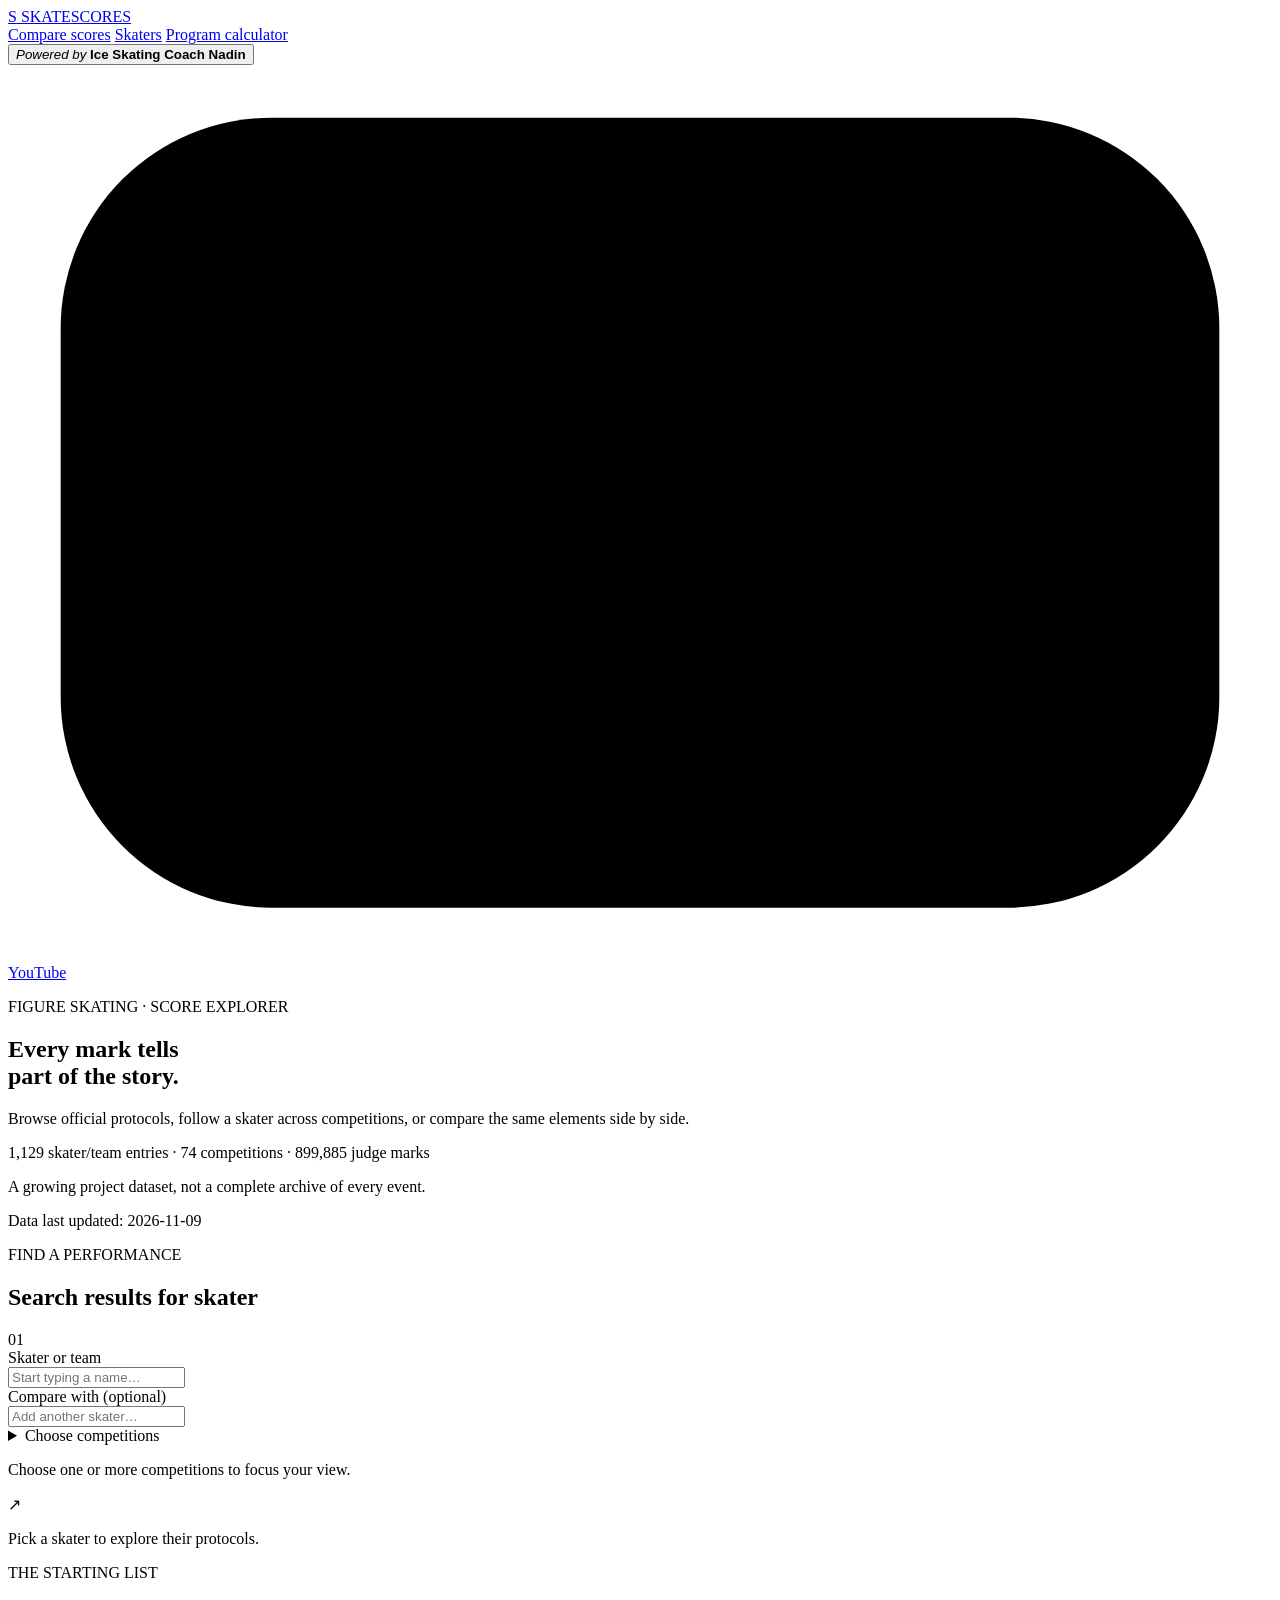
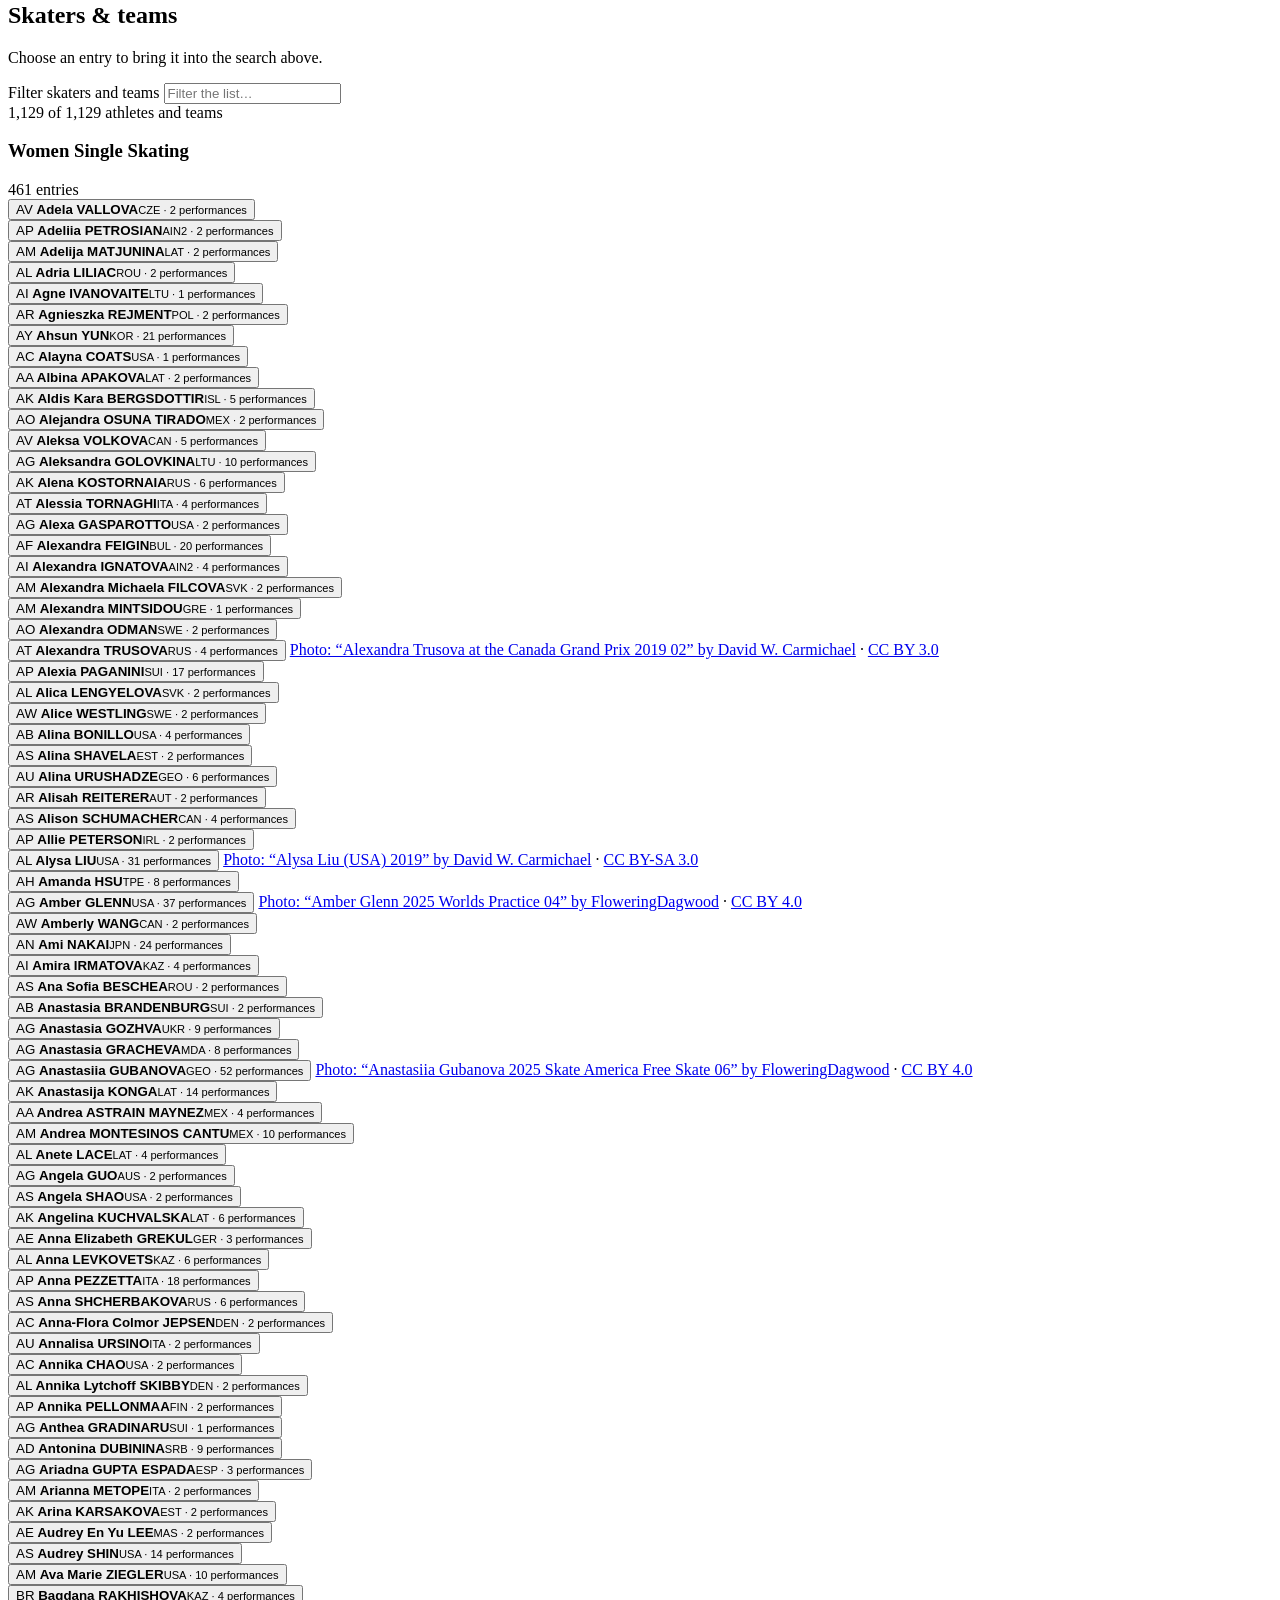
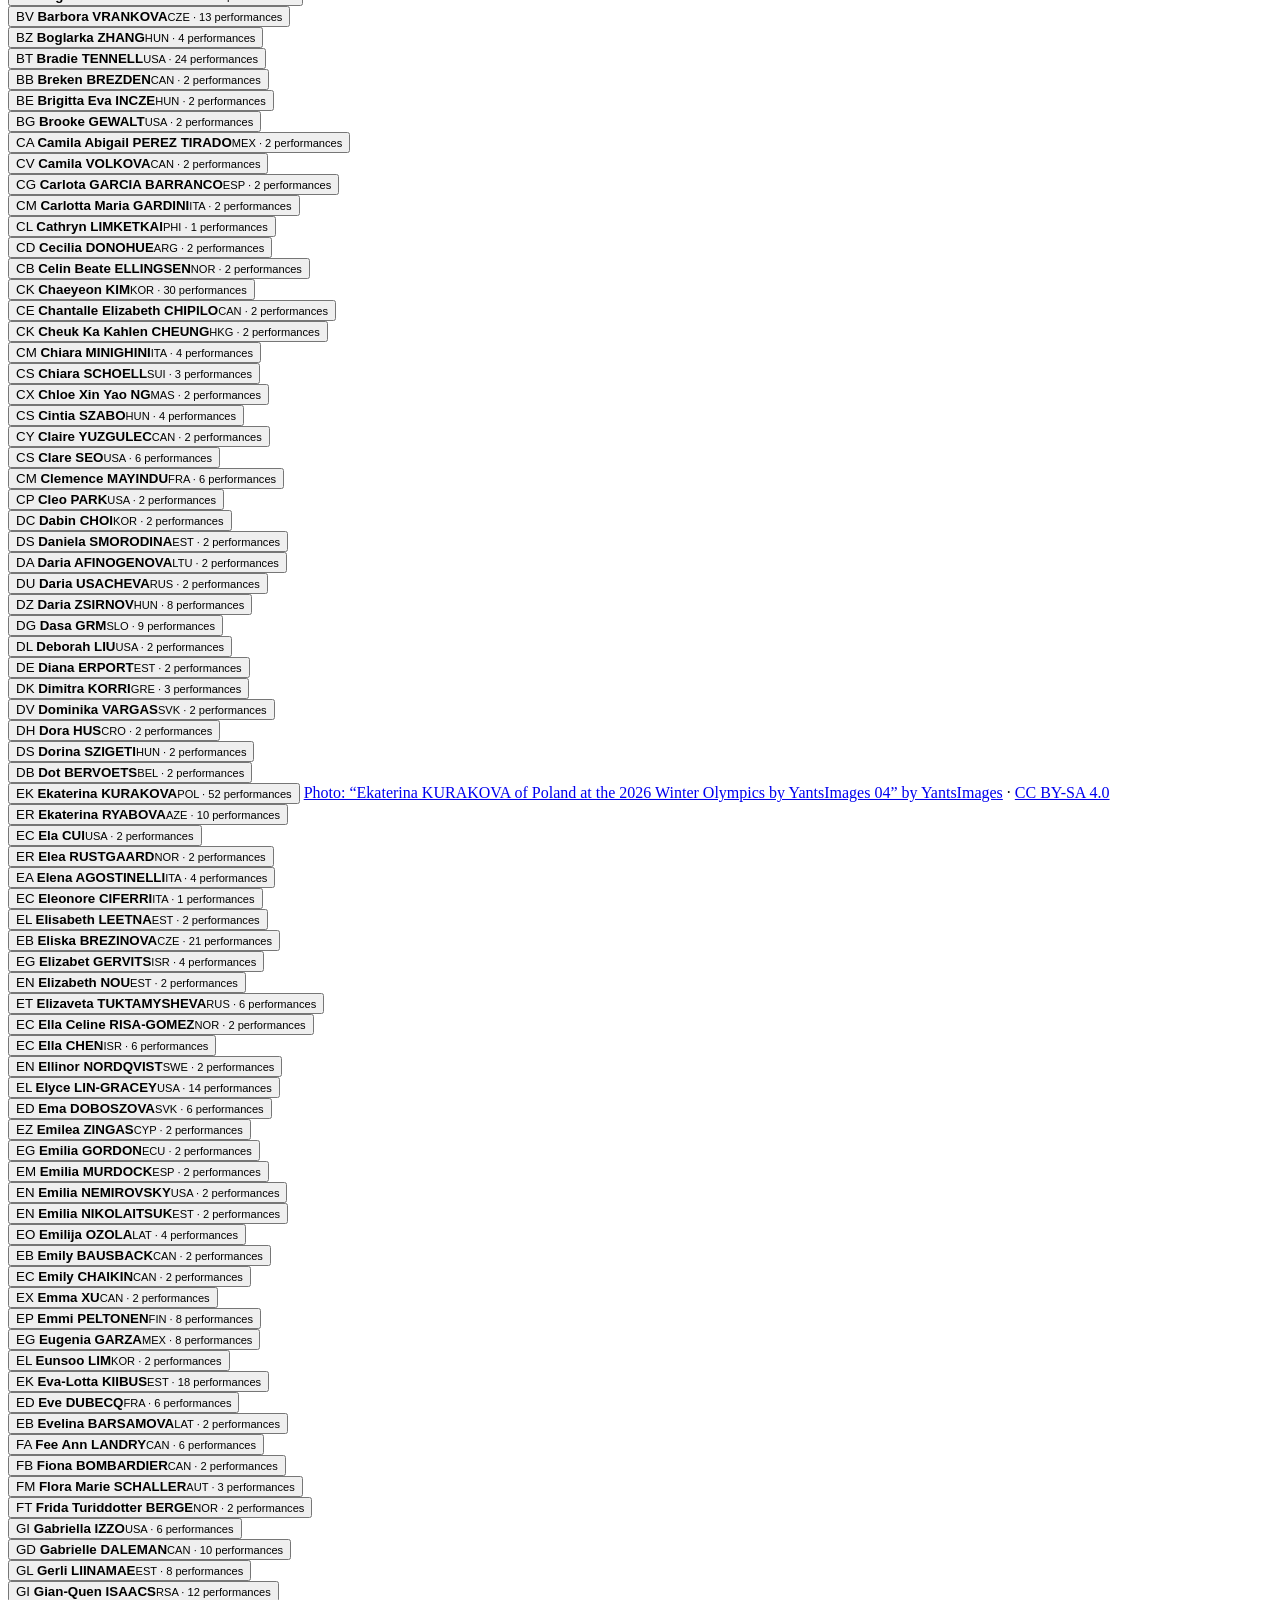
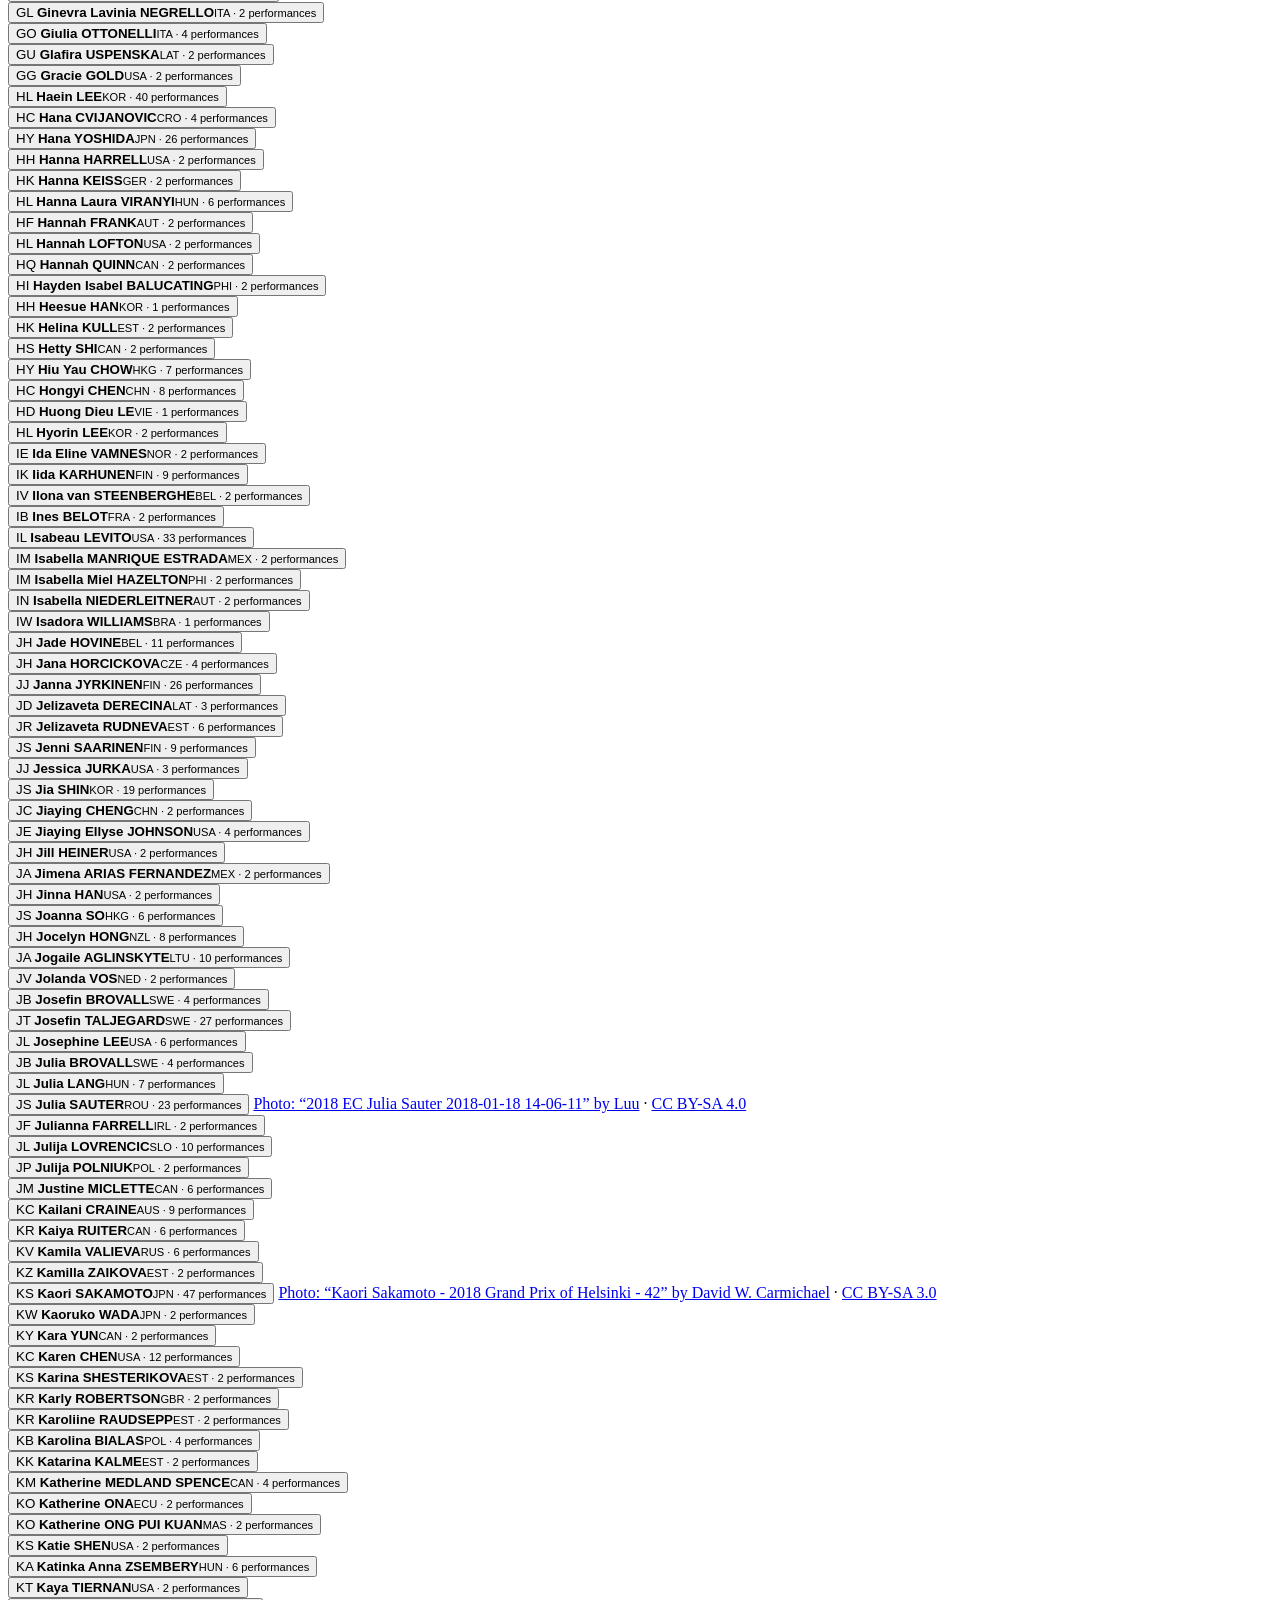
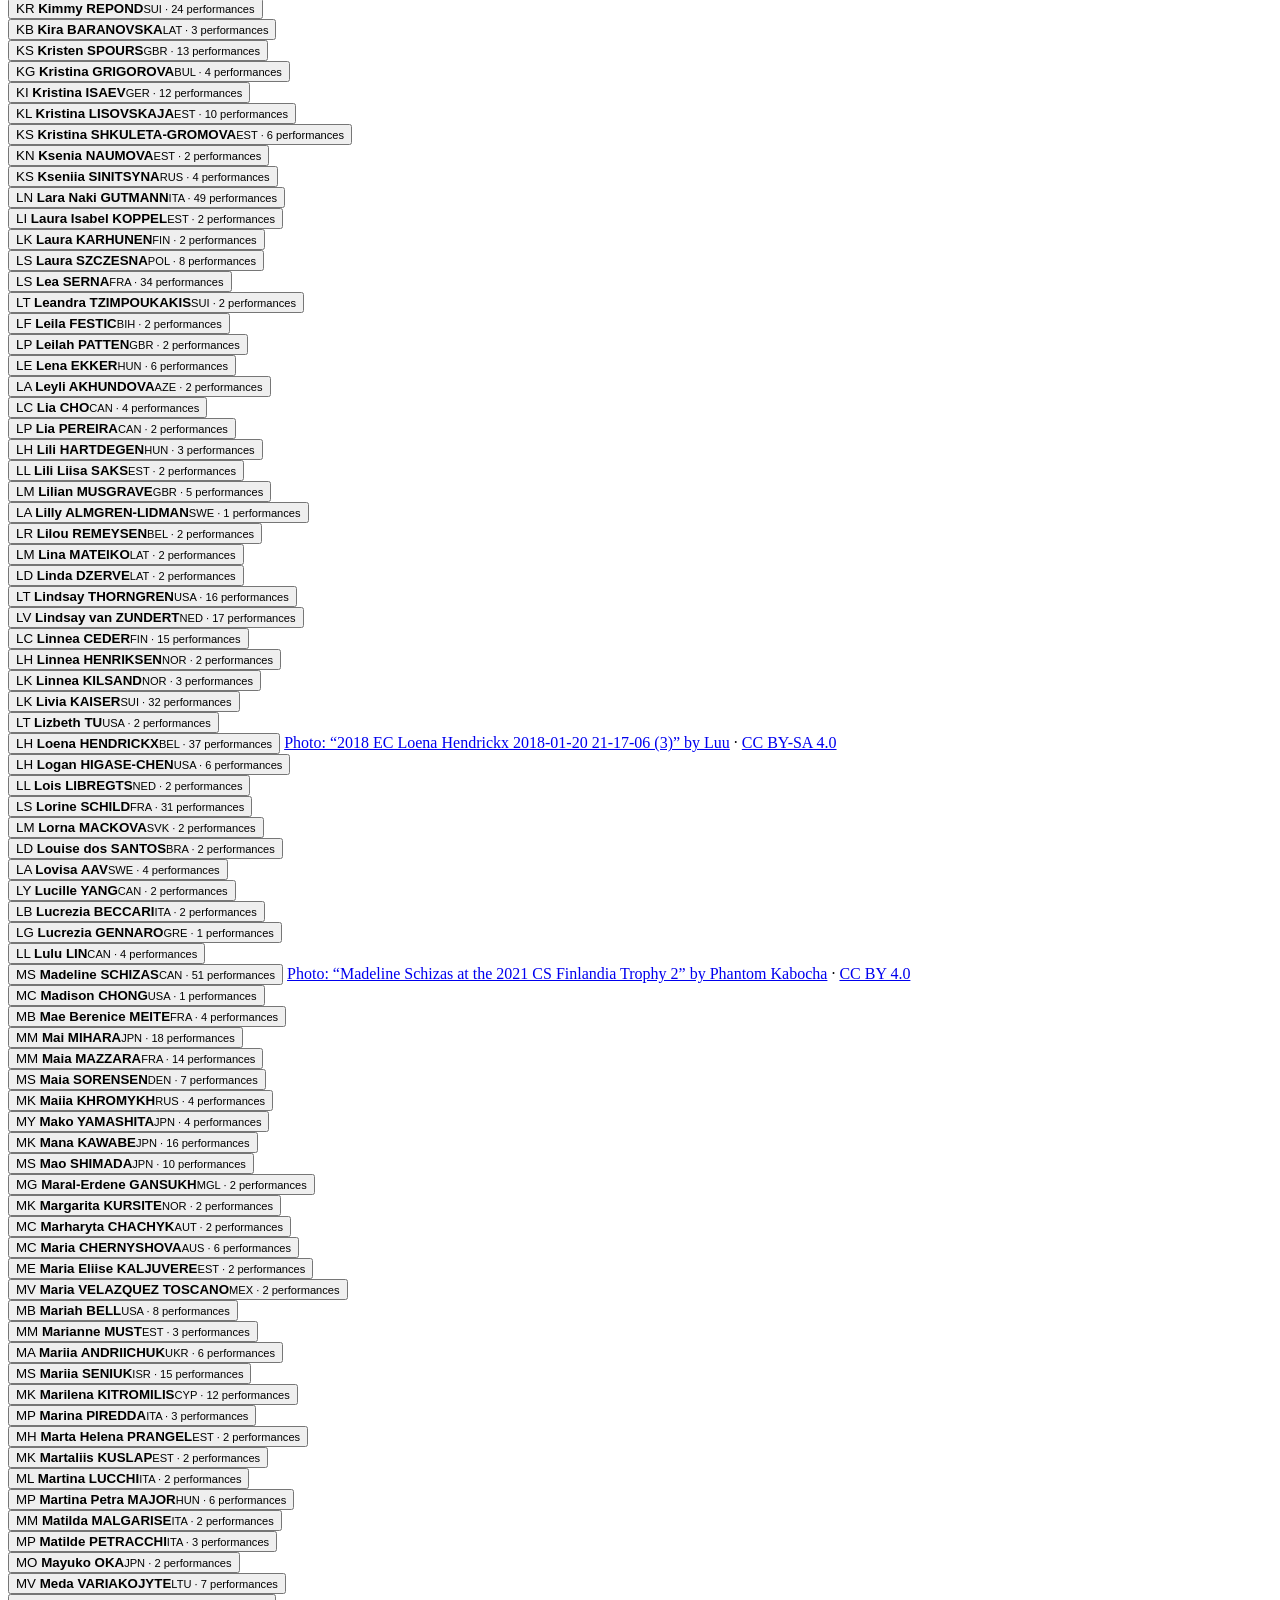
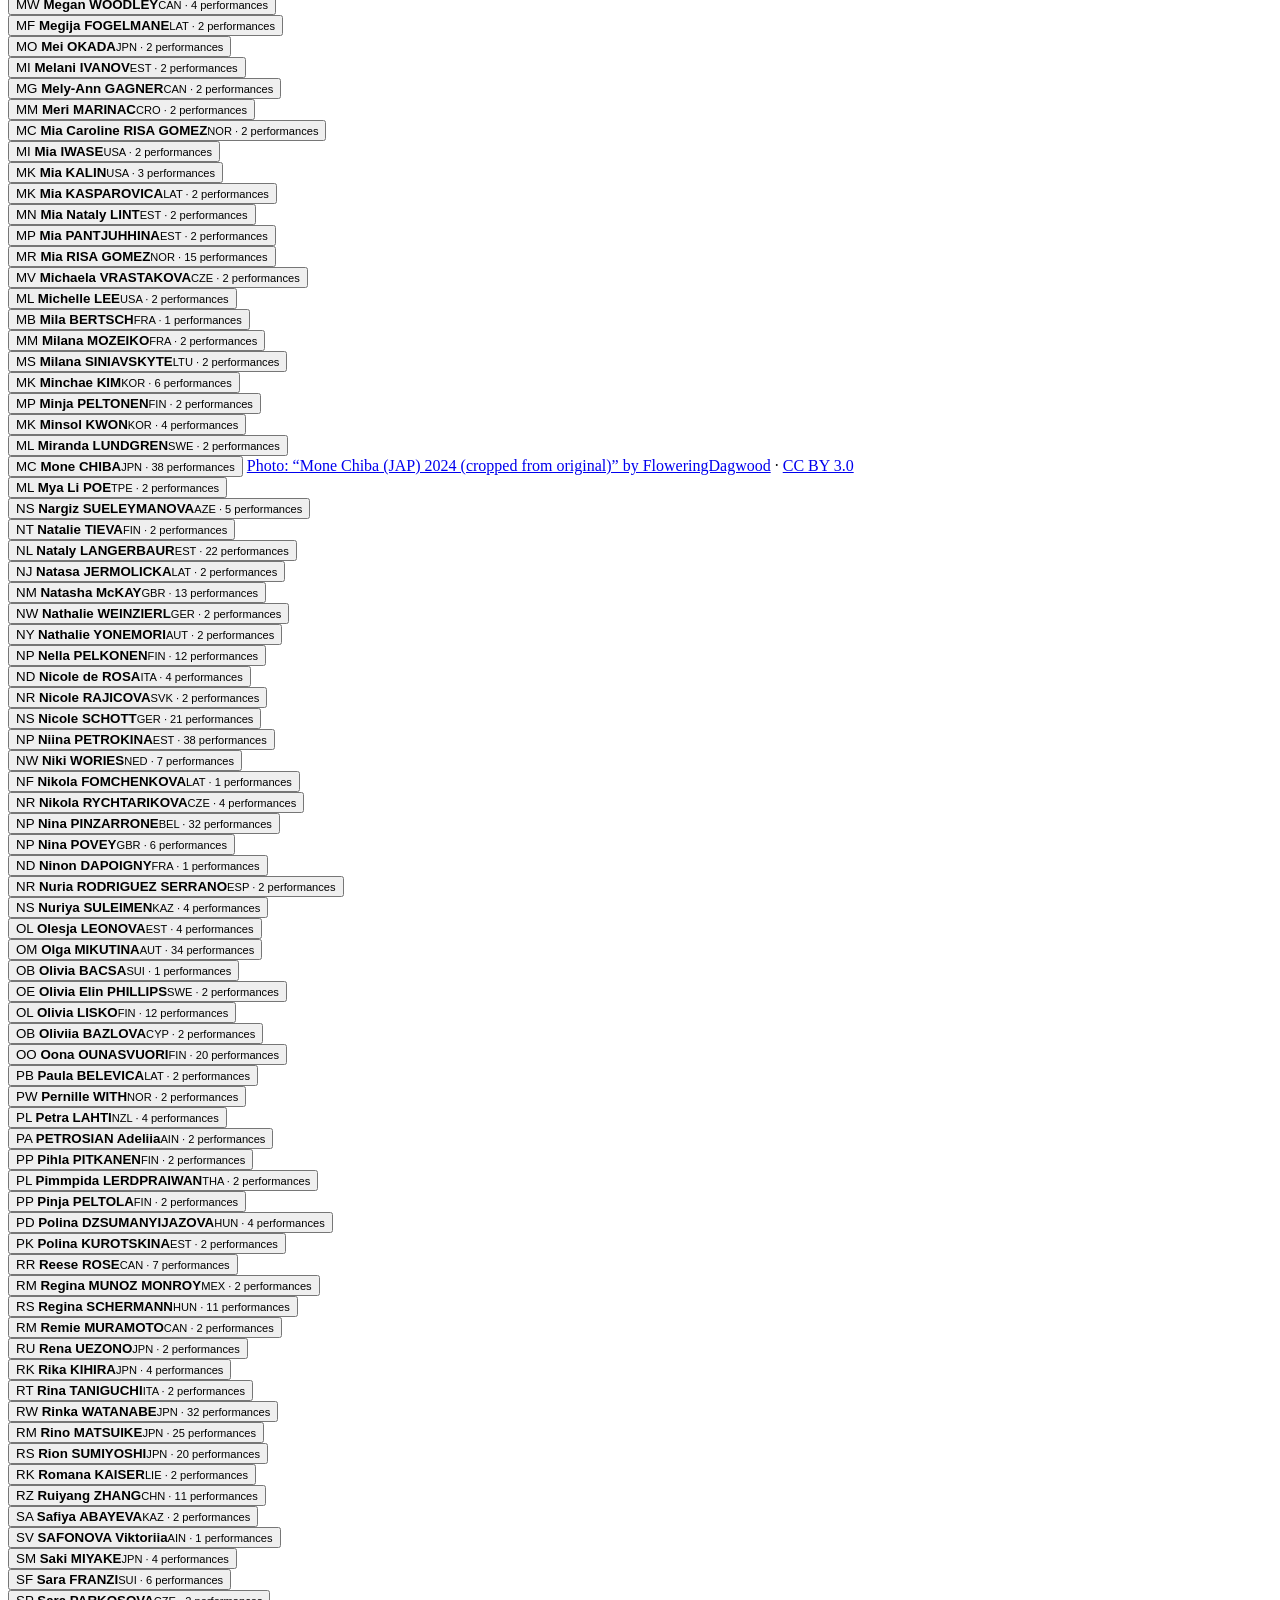
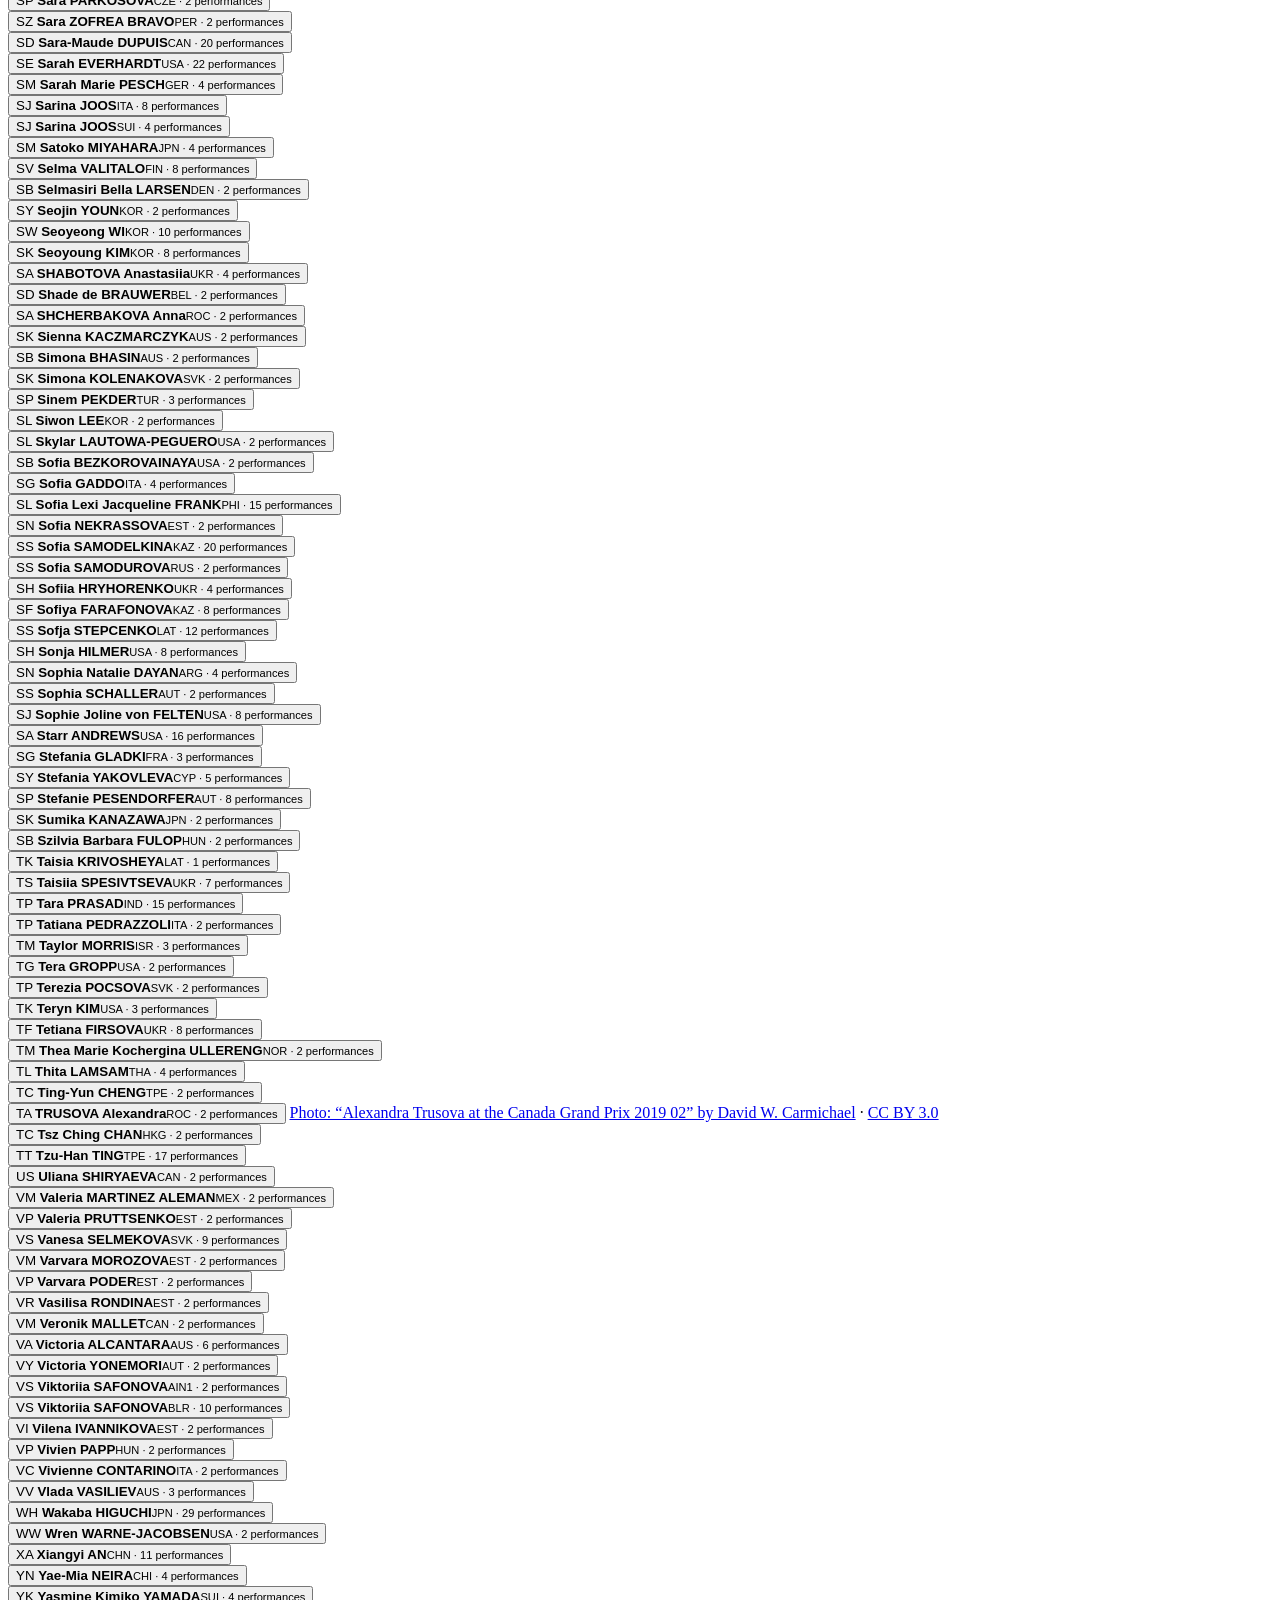
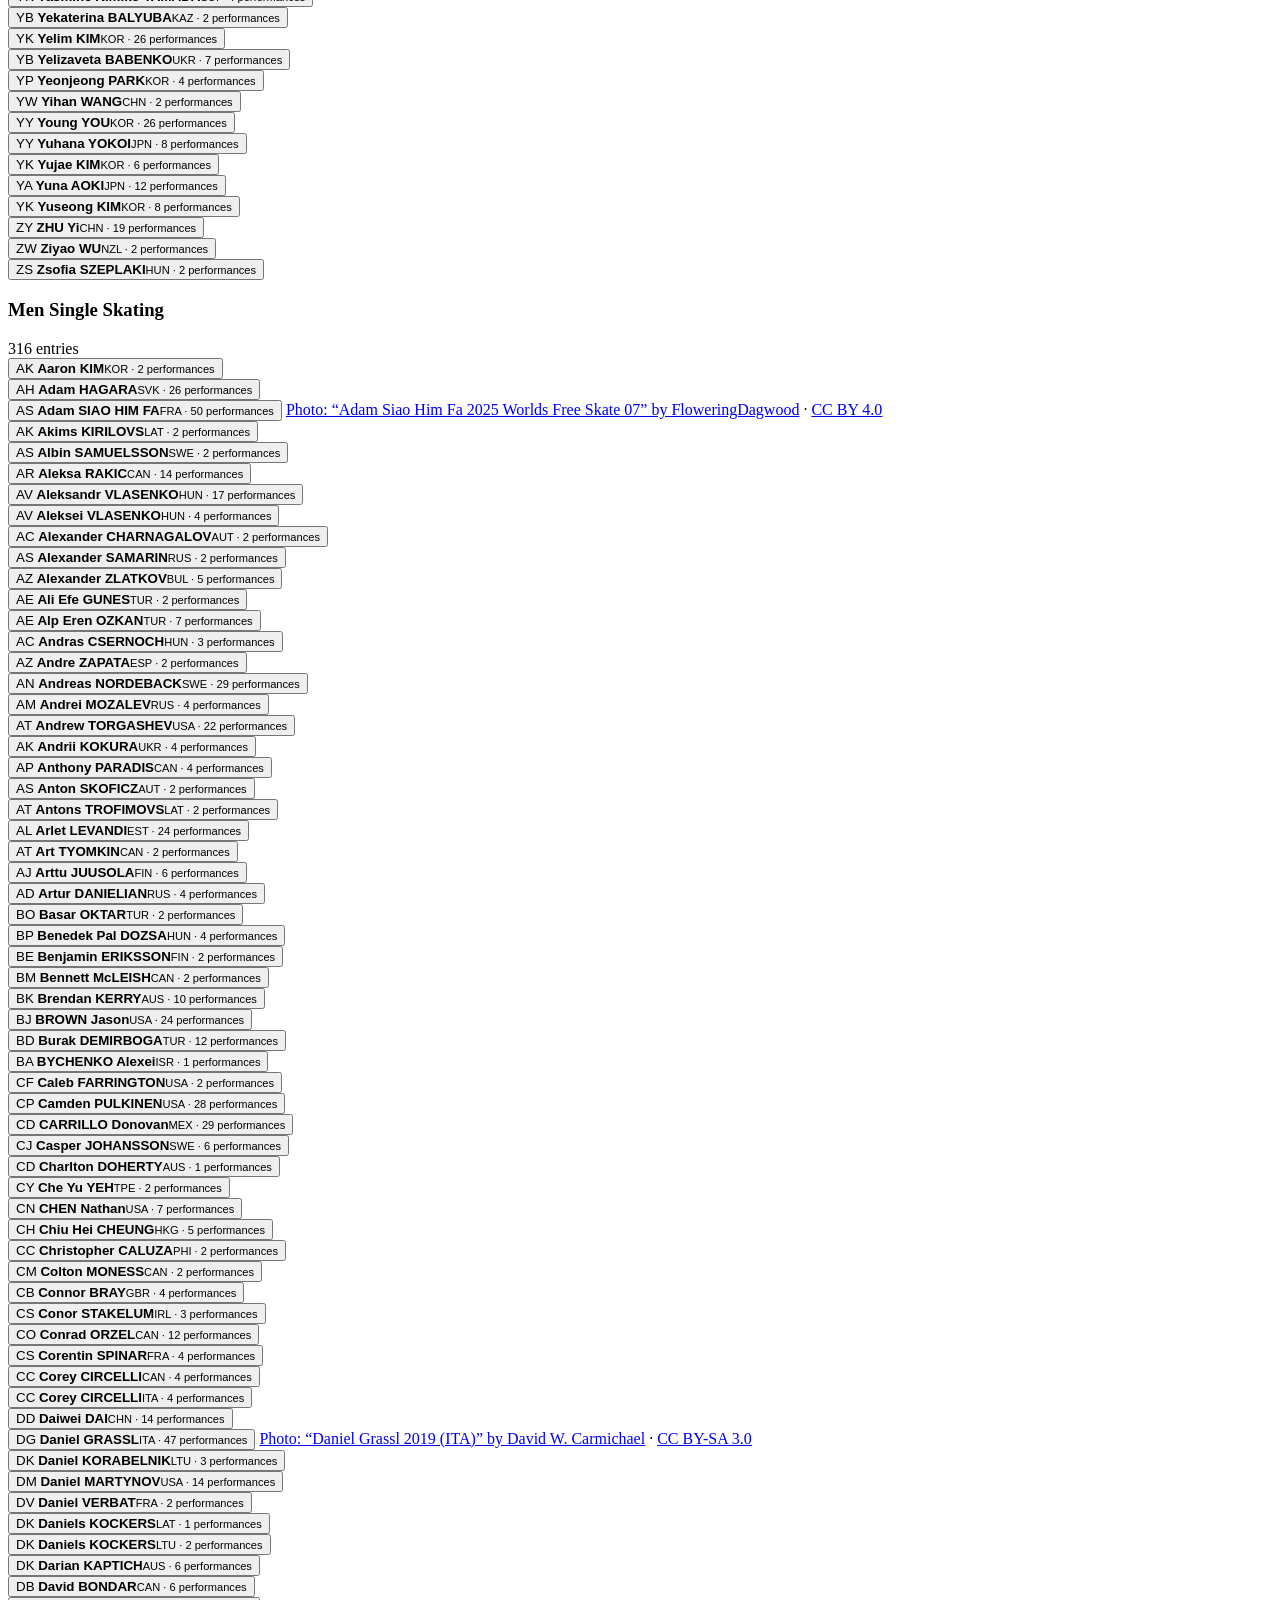
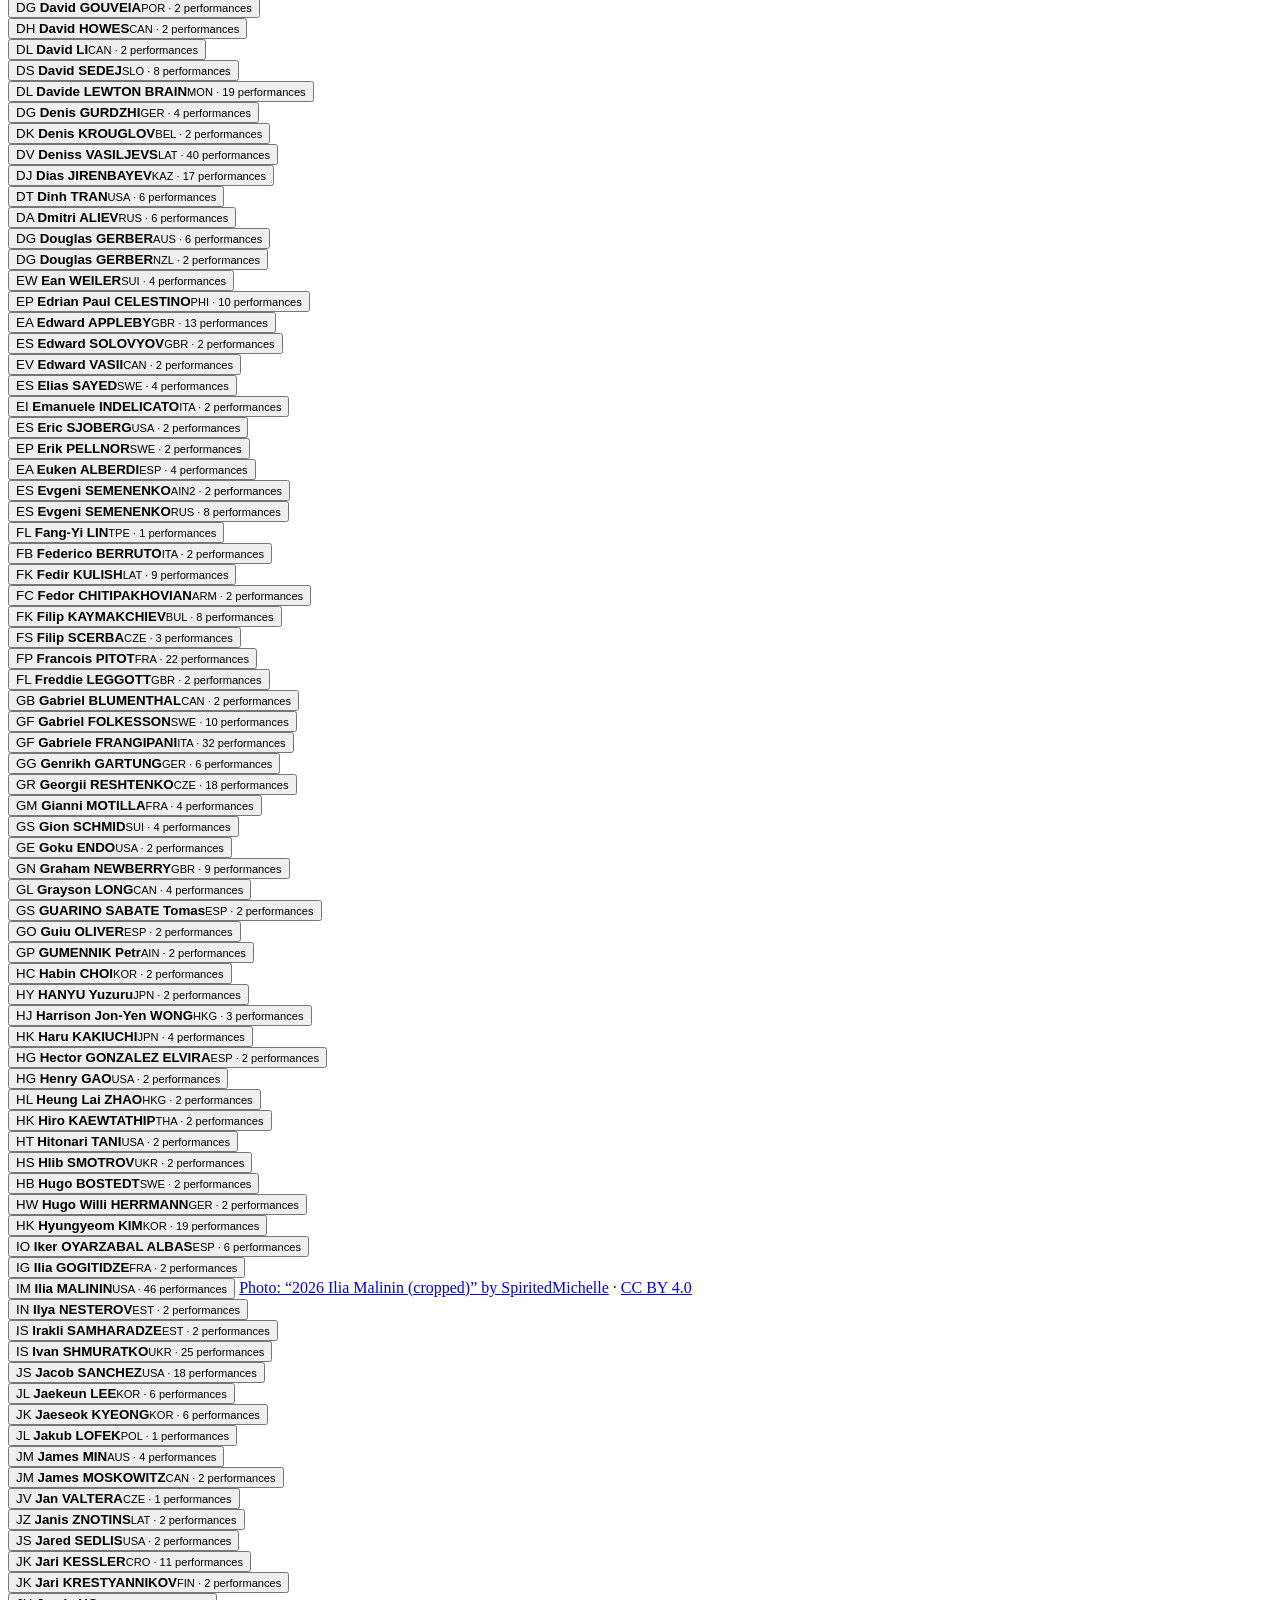
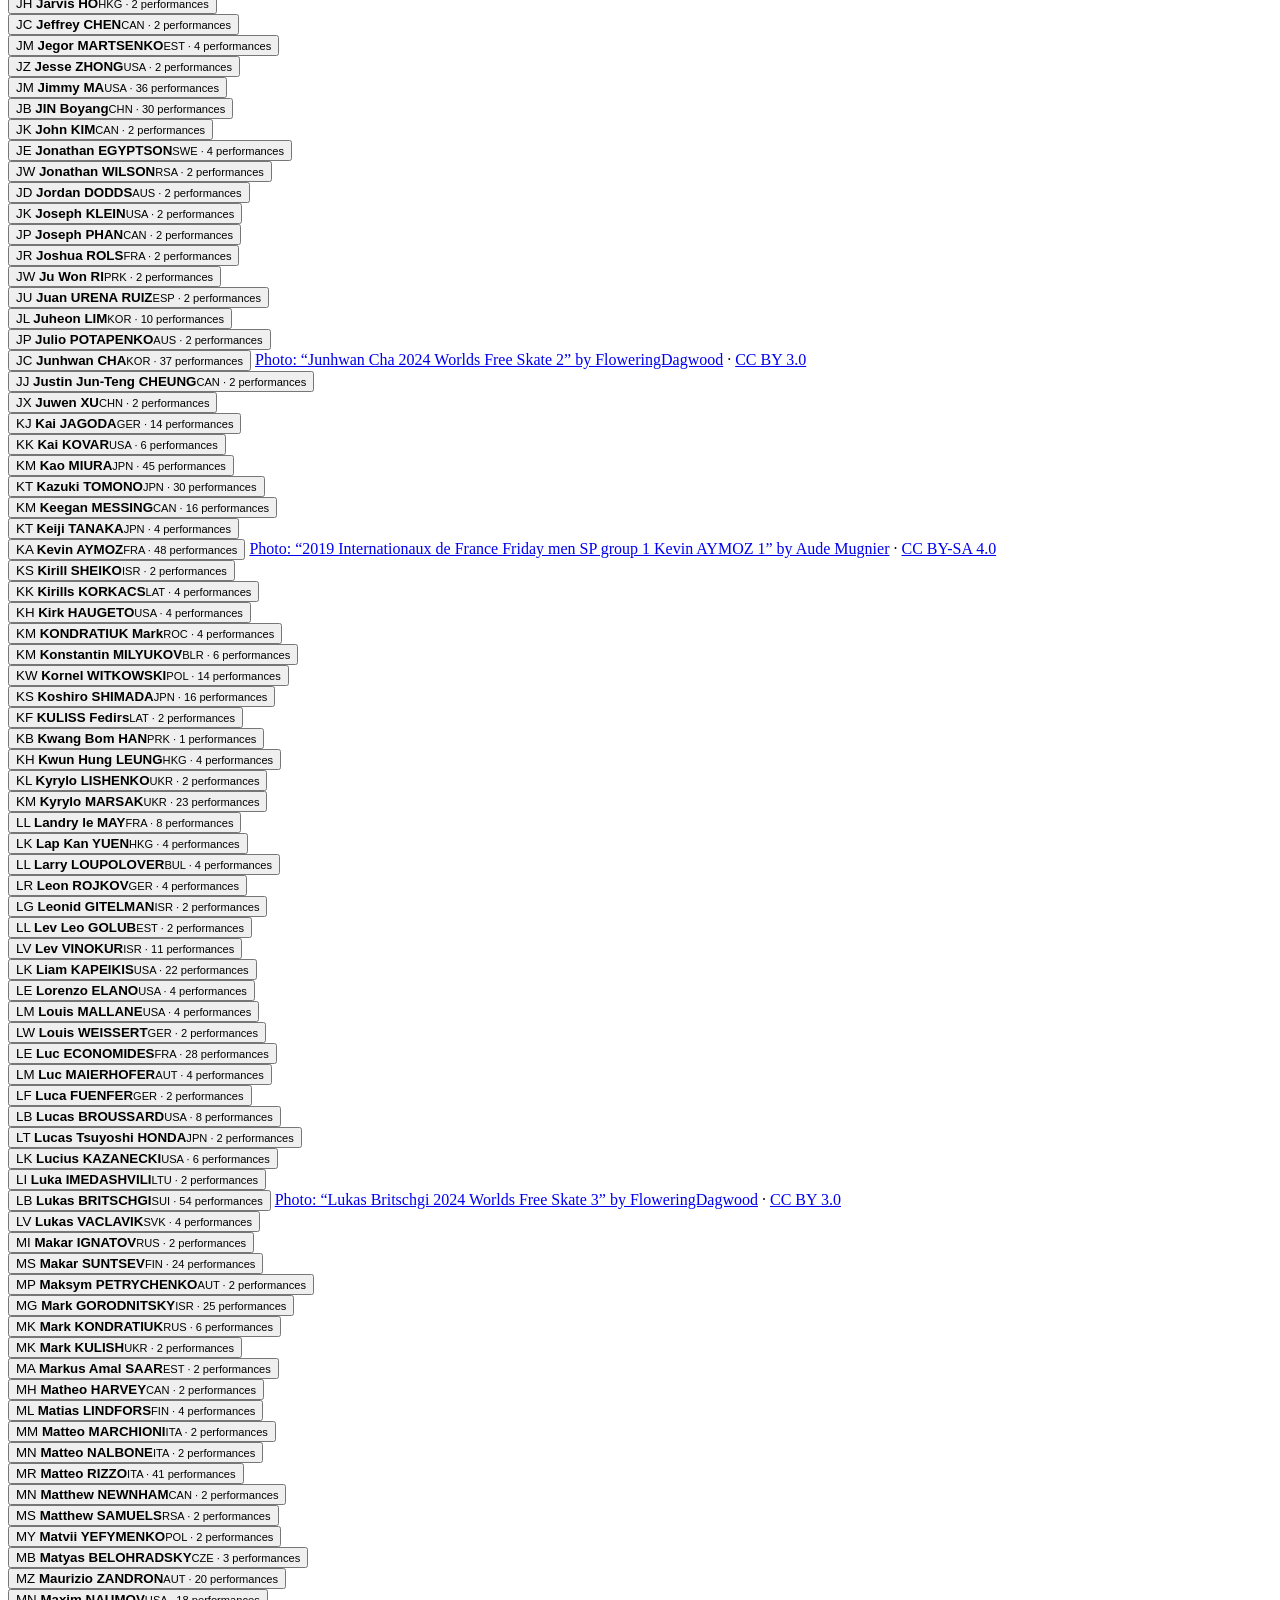
==== docs/index.html @ 3a052936 "update kofi link" ====
<!doctype html>
<html lang="en">
  <head>
    <meta charset="utf-8" />
    <meta name="viewport" content="width=device-width, initial-scale=1" />
    <meta
      name="description"
      content="Explore figure-skating protocols and compare individual judge marks."
    />
    <title>Skate Scores — Figure skating protocols</title>
    <link rel="icon" href="./favicon.svg" type="image/svg+xml" />
    <link rel="stylesheet" href="./styles.css" />
    <script src="./site.js" defer></script>
    <script src="./app.js" defer></script>
  </head>
  <body data-show-welcome>
    <header class="topbar">
      <a class="brand" href="./index.html" aria-label="Skate Scores home">
        <span class="brand-mark" aria-hidden="true">S</span>
        <span>SKATE<span class="brand-light">SCORES</span></span>
      </a>
      <nav class="topbar-nav" aria-label="Main navigation">
        <a href="#search" aria-current="location">Compare scores</a>
        <a href="#directory">Skaters</a>
        <a href="./calculator.html">Program calculator</a>
      </nav>
      <div class="creator-menu">
        <button id="about-open" class="creator-open" type="button" aria-label="About Ice Skating Coach Nadin">
          <em>Powered by</em> <strong>Ice Skating Coach Nadin</strong>
        </button>
        <a
          class="creator-youtube"
          href="https://youtube.com/@coach-nadin?si=SeS7z-UTe4CuWq9K"
          target="_blank"
          rel="noopener noreferrer"
          aria-label="Visit Ice Skating Coach Nadin on YouTube"
        >
          <svg class="youtube-icon" viewBox="0 0 24 17" aria-hidden="true">
            <rect x="1" y="1" width="22" height="15" rx="4" />
            <path d="M10 5.1 16 8.5 10 11.9Z" />
          </svg>
          <span>YouTube</span>
        </a>
      </div>
    </header>

    <main>
      <section class="hero">
        <p class="eyebrow">FIGURE SKATING · SCORE EXPLORER</p>
        <h1>Every mark tells<br />part of the story.</h1>
        <p class="hero-copy">
          Browse official protocols, follow a skater across competitions, or compare
          the same elements side by side.
        </p>
        <div class="dataset-note" id="dataset-note">Loading the dataset…</div>
        <p class="coverage-note">A growing project dataset, not a complete archive of every event.</p>
        <p class="dataset-updated">Data last updated: 2026-11-09</p>
      </section>

      <section class="search-panel" id="search" aria-labelledby="search-title">
        <div class="section-heading">
          <div>
            <p class="eyebrow">FIND A PERFORMANCE</p>
            <h2 id="search-title">Search results for skater</h2>
          </div>
          <span class="heading-mark" aria-hidden="true">01</span>
        </div>
        <div class="search-grid">
          <div class="field-wrap">
            <label for="primary-search">Skater or team</label>
            <div class="autocomplete">
              <input
                id="primary-search"
                type="search"
                placeholder="Start typing a name…"
                autocomplete="off"
                aria-autocomplete="list"
                aria-controls="primary-suggestions"
              />
              <div id="primary-suggestions" class="suggestions" role="listbox" hidden></div>
            </div>
          </div>
          <div class="field-wrap">
            <label for="compare-search">Compare with <span class="optional">(optional)</span></label>
            <div class="autocomplete">
              <input
                id="compare-search"
                type="search"
                placeholder="Add another skater…"
                autocomplete="off"
                aria-autocomplete="list"
                aria-controls="compare-suggestions"
              />
              <div id="compare-suggestions" class="suggestions" role="listbox" hidden></div>
            </div>
          </div>
        </div>
        <div class="filter-row">
          <details class="competition-filter" id="competition-filter">
            <summary><span id="competition-label">Choose competitions</span></summary>
            <div class="filter-menu">
              <div class="filter-actions">
                <button type="button" class="text-button" id="select-all">Select all</button>
                <button type="button" class="text-button" id="clear-all">Clear</button>
              </div>
              <div id="competition-options" class="competition-options"></div>
            </div>
          </details>
          <p class="filter-hint">Choose one or more competitions to focus your view.</p>
        </div>
        <div id="results" class="results" aria-live="polite">
          <div class="empty-state">
            <span class="empty-icon" aria-hidden="true">↗</span>
            <p>Pick a skater to explore their protocols.</p>
          </div>
        </div>
      </section>

      <section class="directory" id="directory" aria-labelledby="directory-title">
        <div class="section-heading">
          <div>
            <p class="eyebrow">THE STARTING LIST</p>
            <h2 id="directory-title">Skaters &amp; teams</h2>
            <p class="directory-intro">Choose an entry to bring it into the search above.</p>
          </div>
          <label class="directory-search">
            <span class="sr-only">Filter skaters and teams</span>
            <input id="directory-search" type="search" placeholder="Filter the list…" />
          </label>
        </div>
        <div id="directory-count" class="directory-count"></div>
        <div id="directory-grid" class="directory-grid"></div>
      </section>
    </main>

    <footer>
      <span>Official judge marks · Sources linked on every protocol</span>
      <div class="footer-links">
        <span>Research dataset, not an official results service</span>
        <a class="footer-email" href="./license.html">© 2026 Nadin Katrin Apel · All rights reserved</a>
        <a class="footer-email" href="mailto:ice.skating.x.pert@gmail.com">📩 ice.skating.x.pert@gmail.com</a>
        <button id="about-open-footer" class="footer-about" type="button">About Nadin</button>
      </div>
    </footer>

    <dialog id="about-dialog" class="about-dialog" aria-labelledby="about-title">
      <div class="about-card">
        <button id="about-close" class="about-close" type="button" aria-label="Close introduction">×</button>
        <img class="about-photo" src="./assets/nadins-profile-picture.jpeg" alt="Nadin" />
        <h2 id="about-title">Hi, I’m Nadin</h2>
        <p>
          I created Skate Scores to make figure-skating protocols easier to explore:
          follow a skater’s results, inspect judge marks, and compare performances.
        </p>
        <p>If you find this project useful, I’d really appreciate your support ♡</p>
        <div class="support-links" aria-label="Support and connect with Nadin">
          <a href="https://ko-fi.com/ice_skating_coach_nadin" target="_blank" rel="noopener noreferrer">
            <span class="link-icon" aria-hidden="true">☕</span>
            Buy Me a Coffee
          </a>
          <a href="https://www.linkedin.com/in/nadin-katrin-apel/" target="_blank" rel="noopener noreferrer">
            <span class="link-icon linkedin-icon" aria-hidden="true">in</span>
            LinkedIn
          </a>
          <a
            class="about-youtube"
            href="https://youtube.com/@coach-nadin?si=SeS7z-UTe4CuWq9K"
            target="_blank"
            rel="noopener noreferrer"
          >
            <svg class="youtube-icon" viewBox="0 0 24 17" aria-hidden="true">
              <rect x="1" y="1" width="22" height="15" rx="4" />
              <path d="M10 5.1 16 8.5 10 11.9Z" />
            </svg>
            <span>YouTube</span>
          </a>
        </div>
        <button id="about-continue" class="about-continue" type="button">Continue to Skate Scores</button>
      </div>
    </dialog>
  </body>
</html>
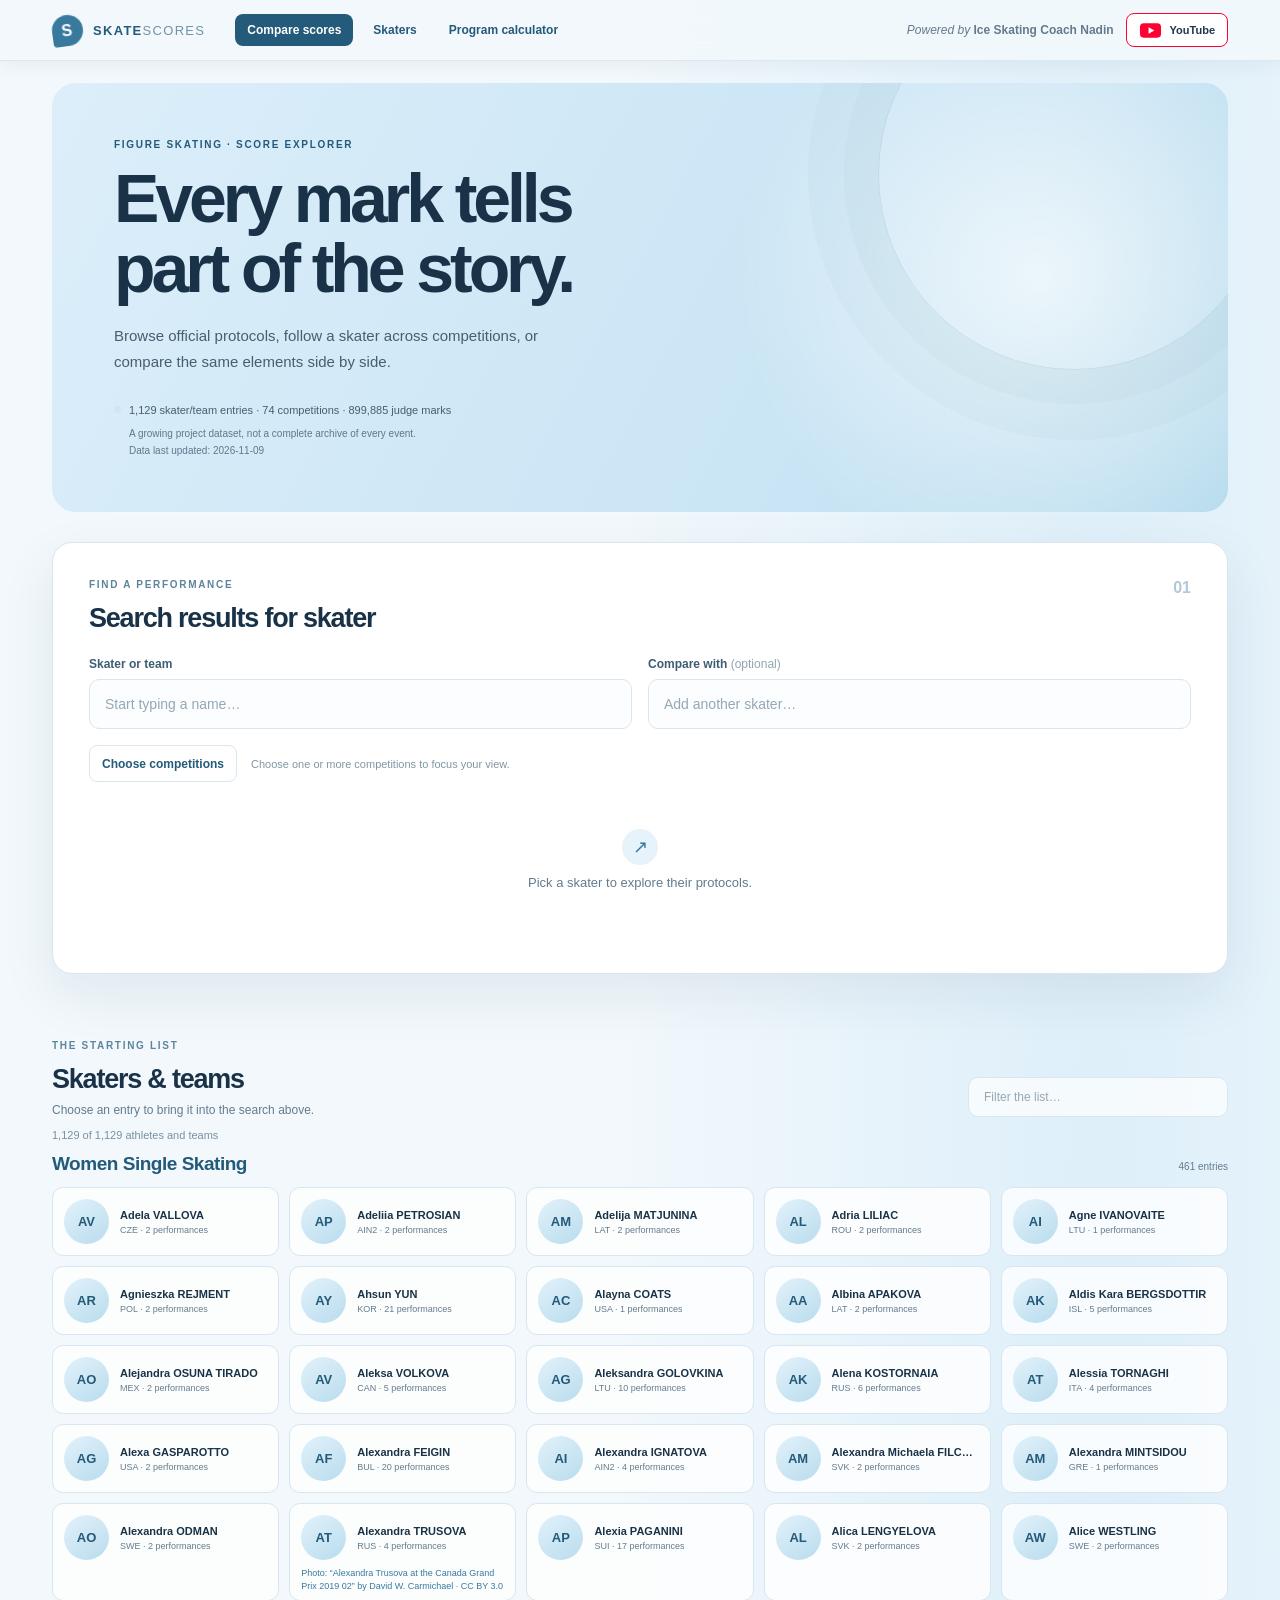
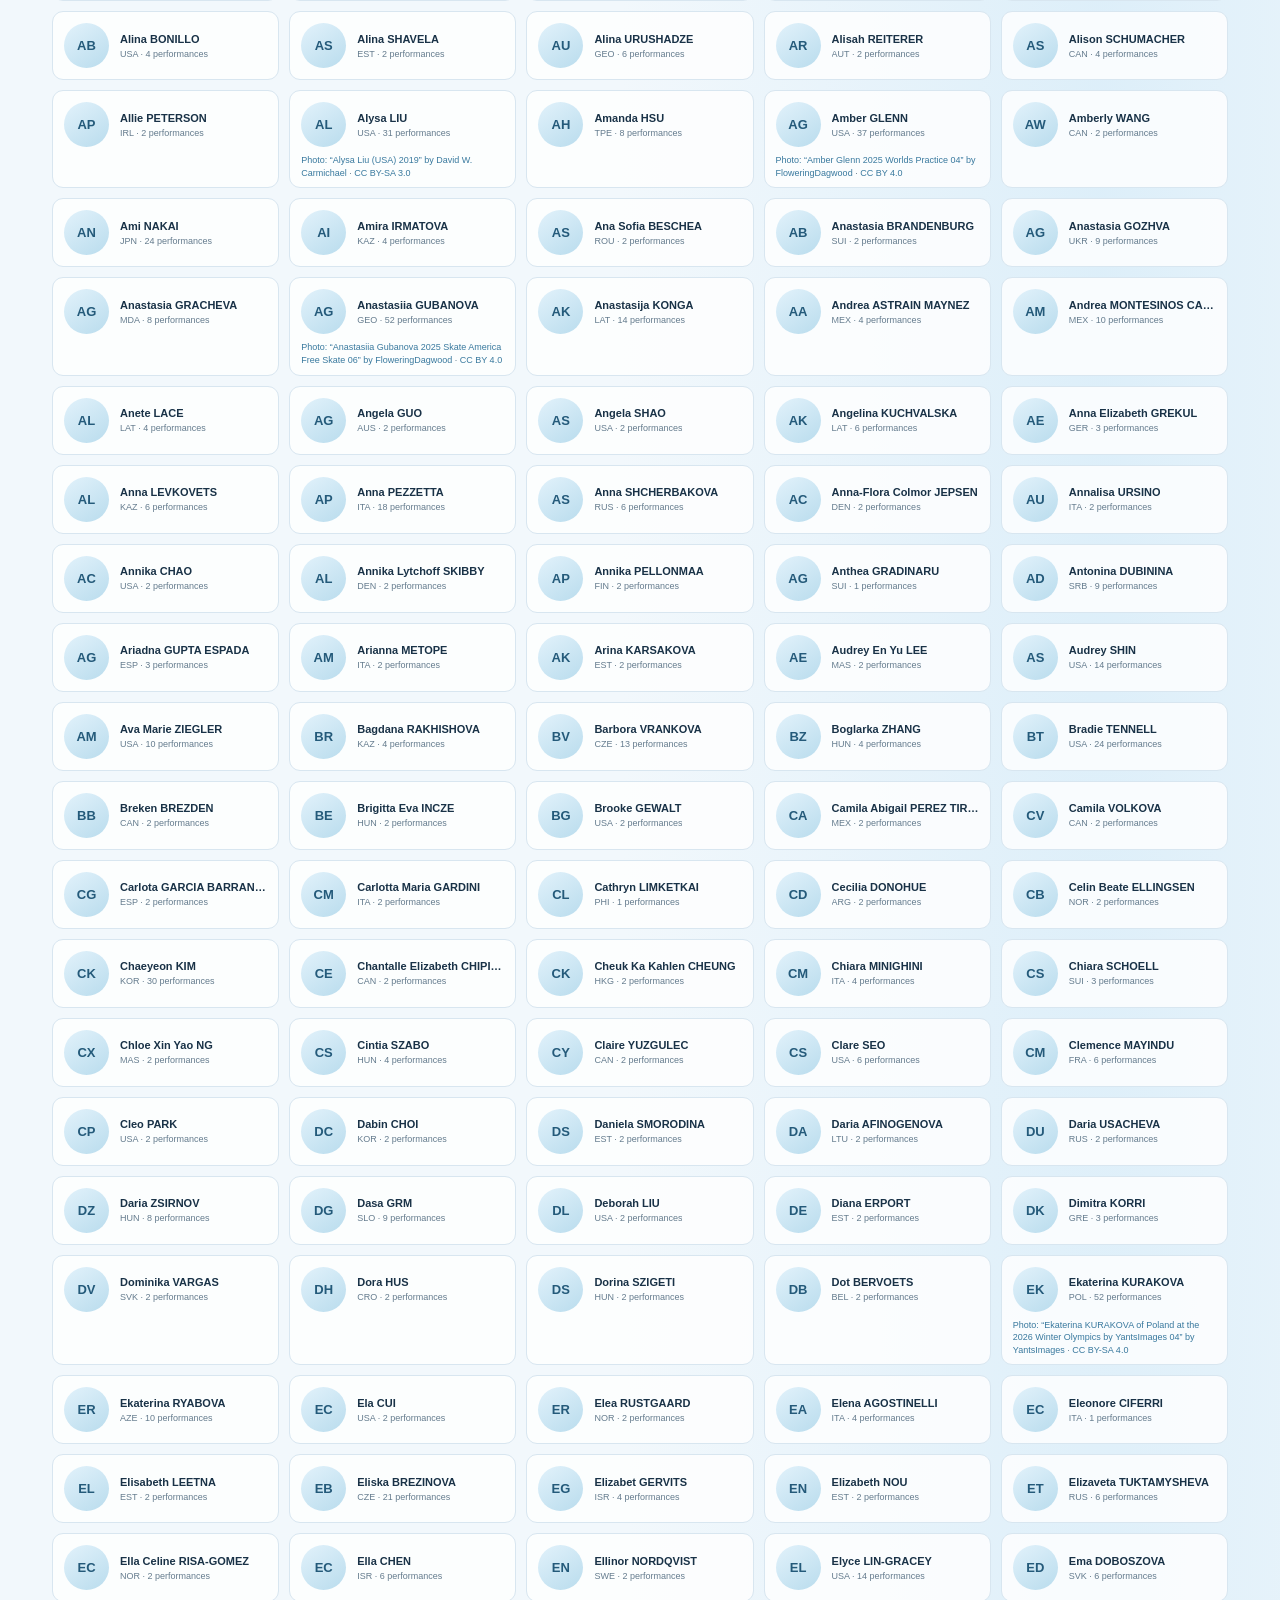
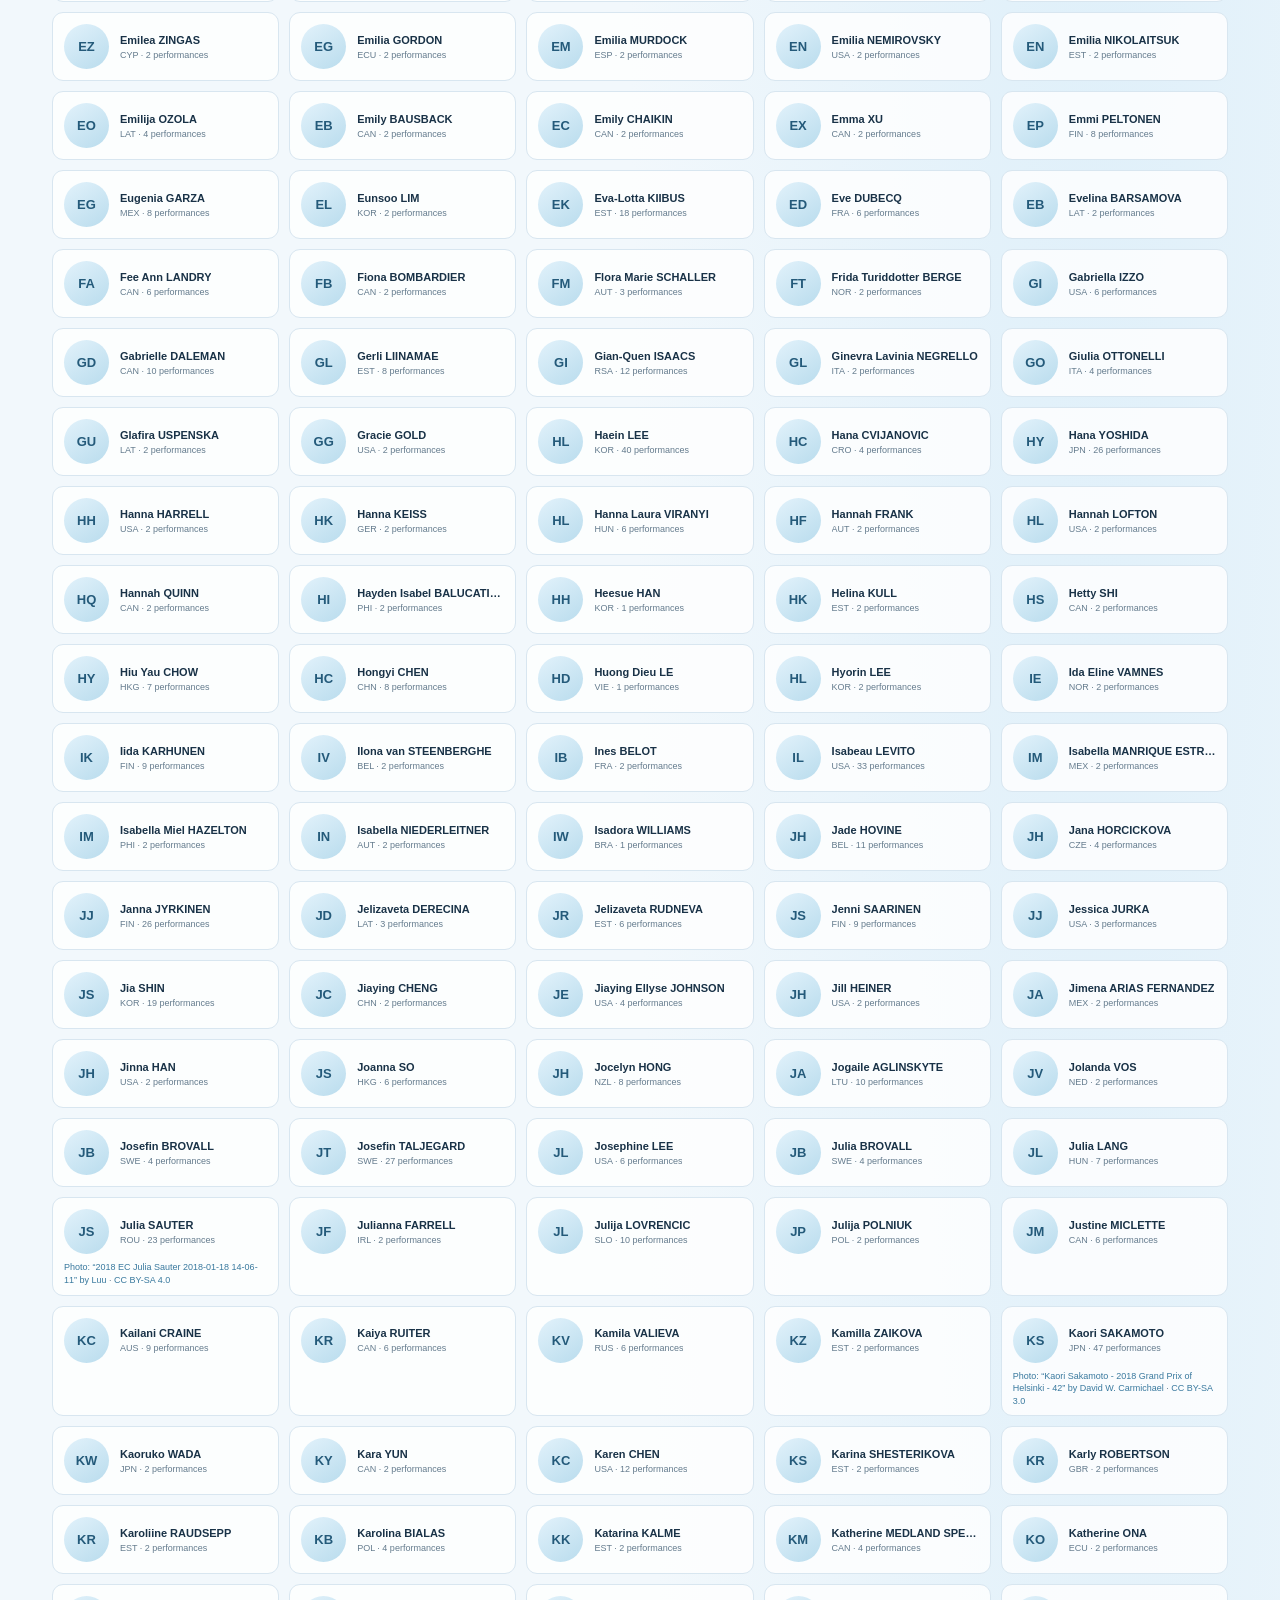
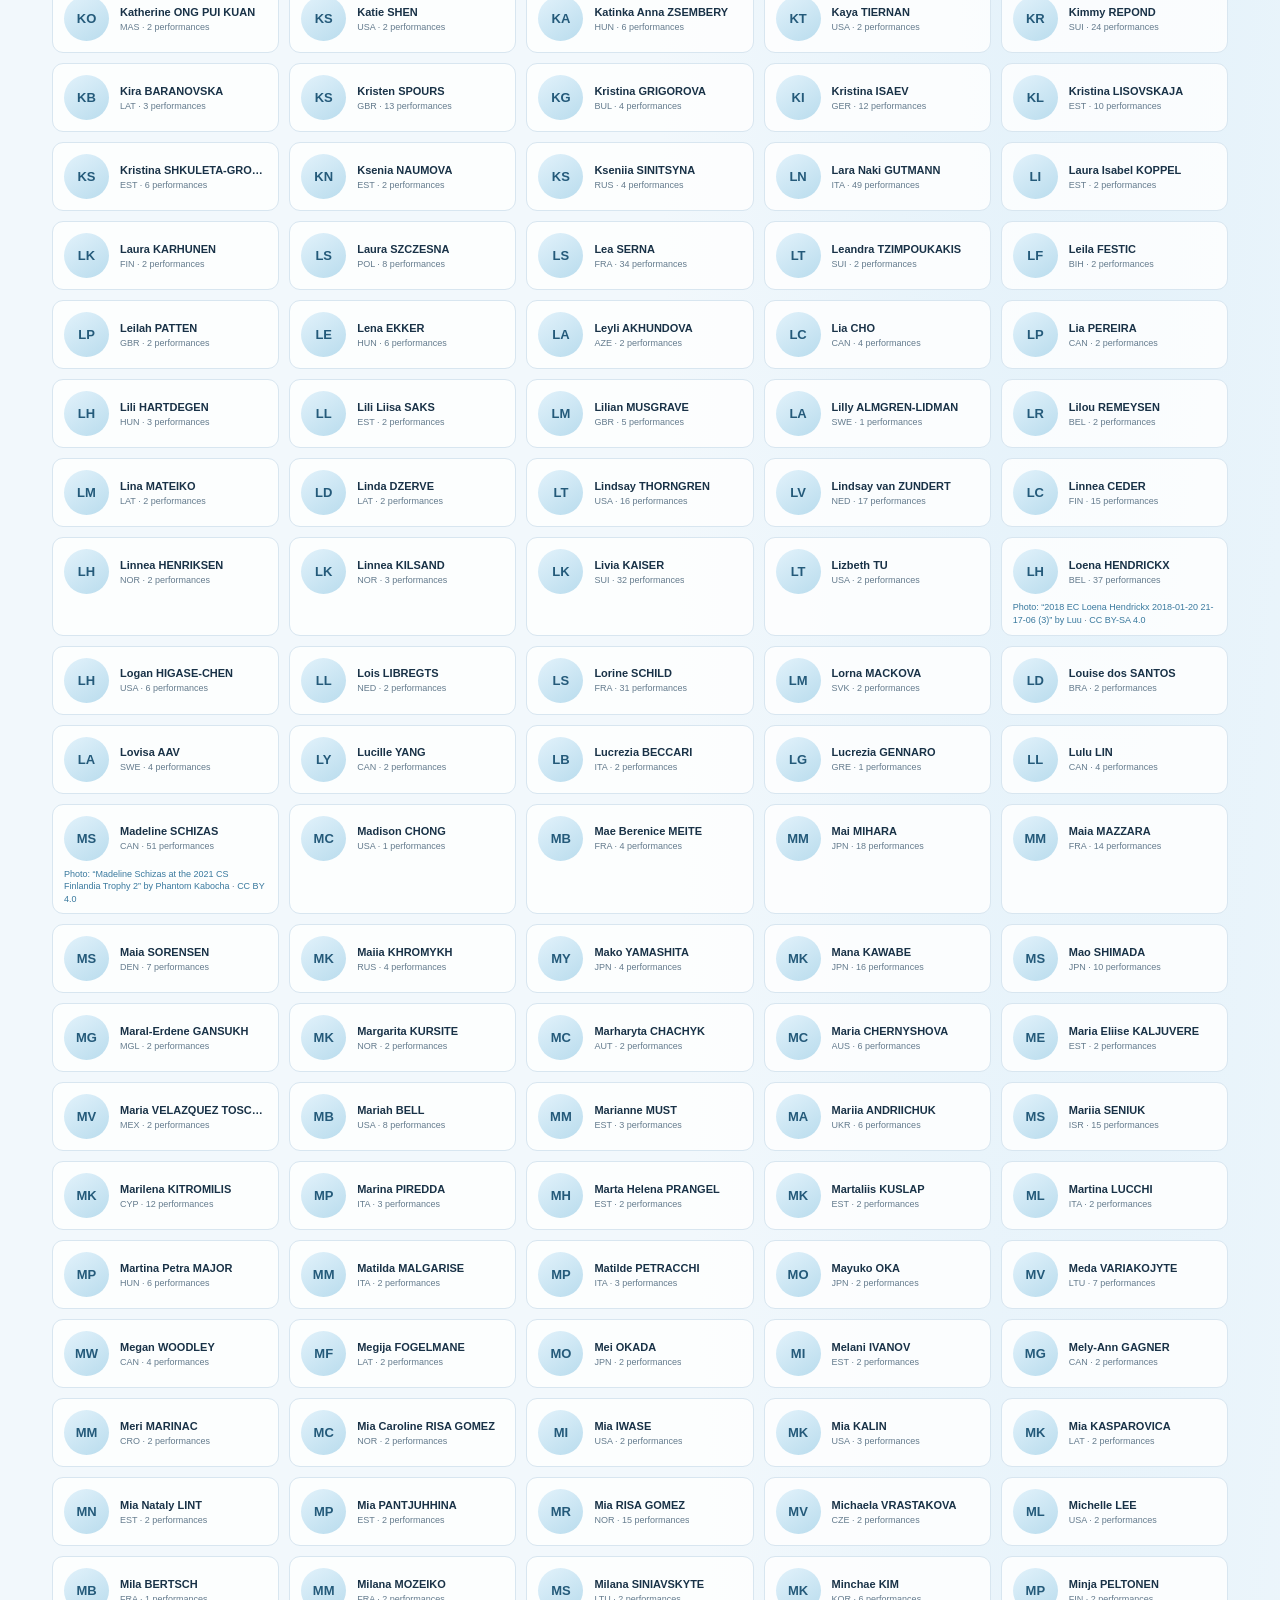
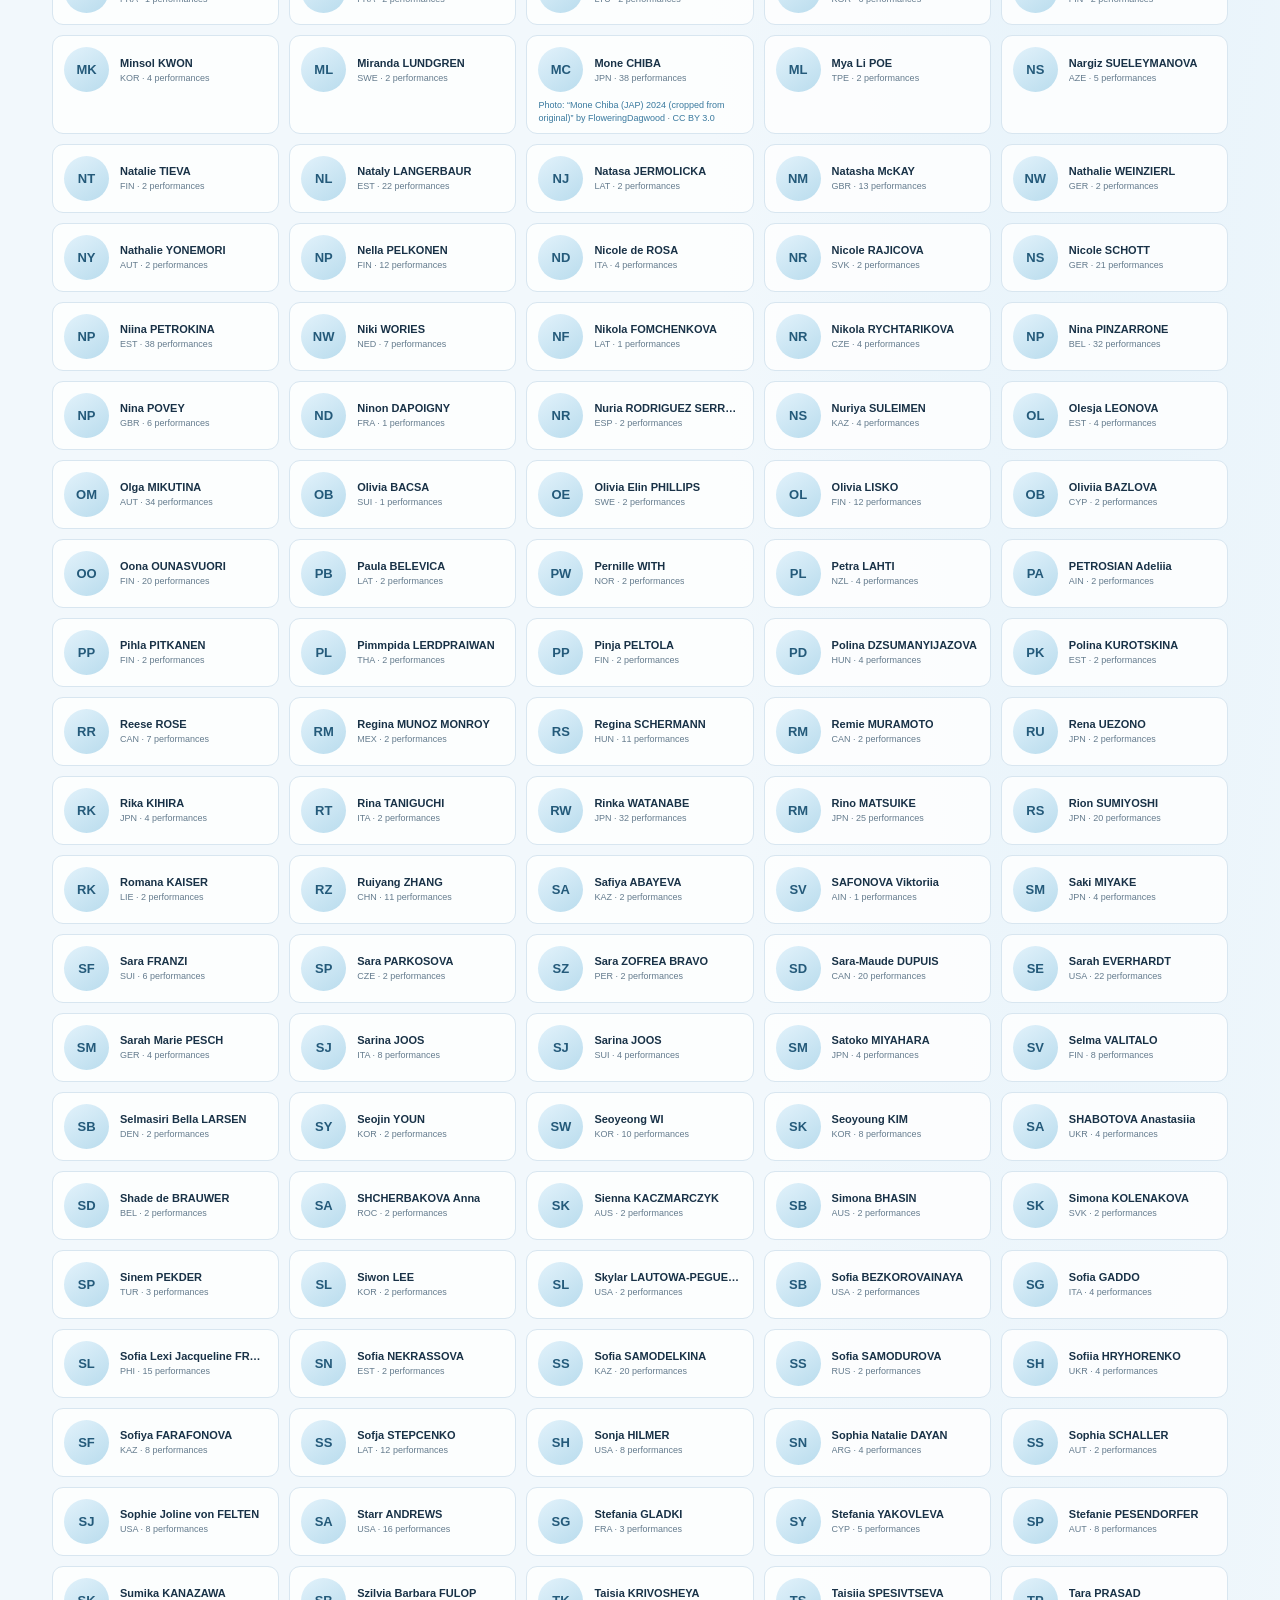
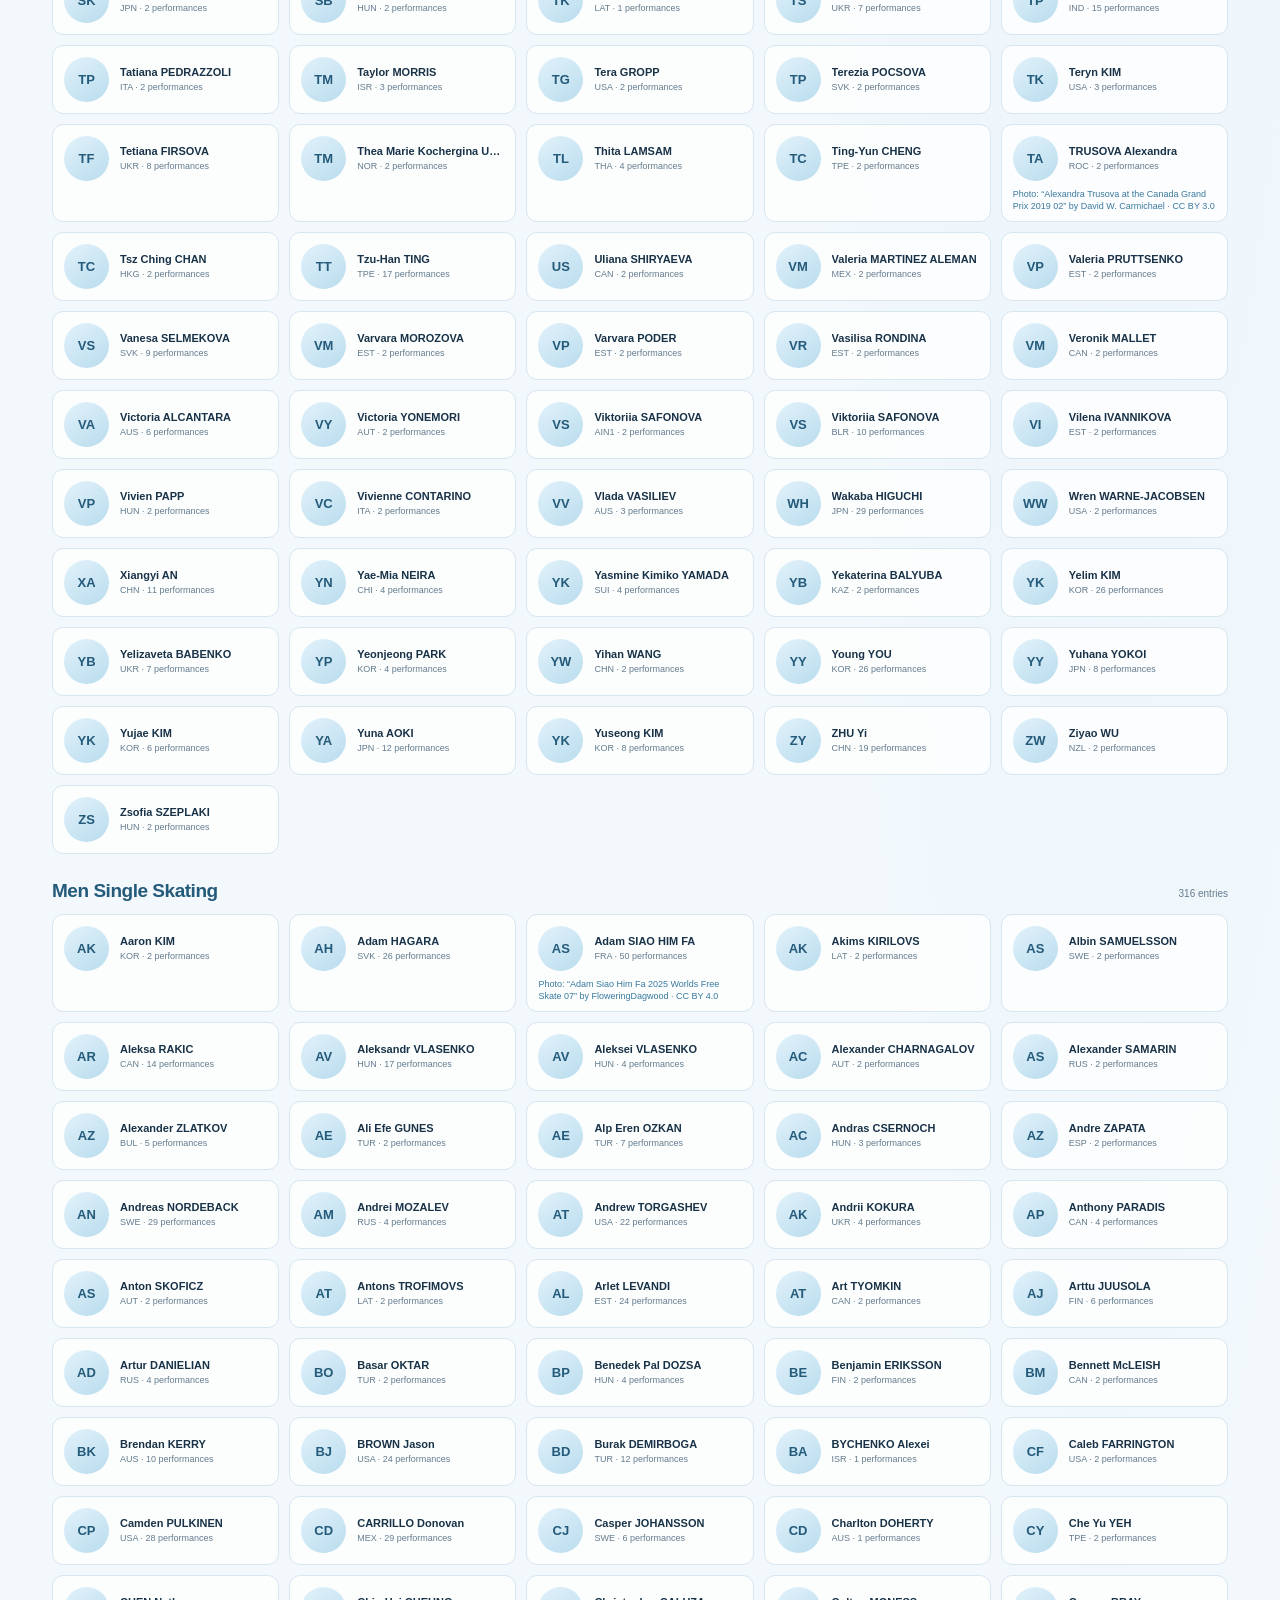
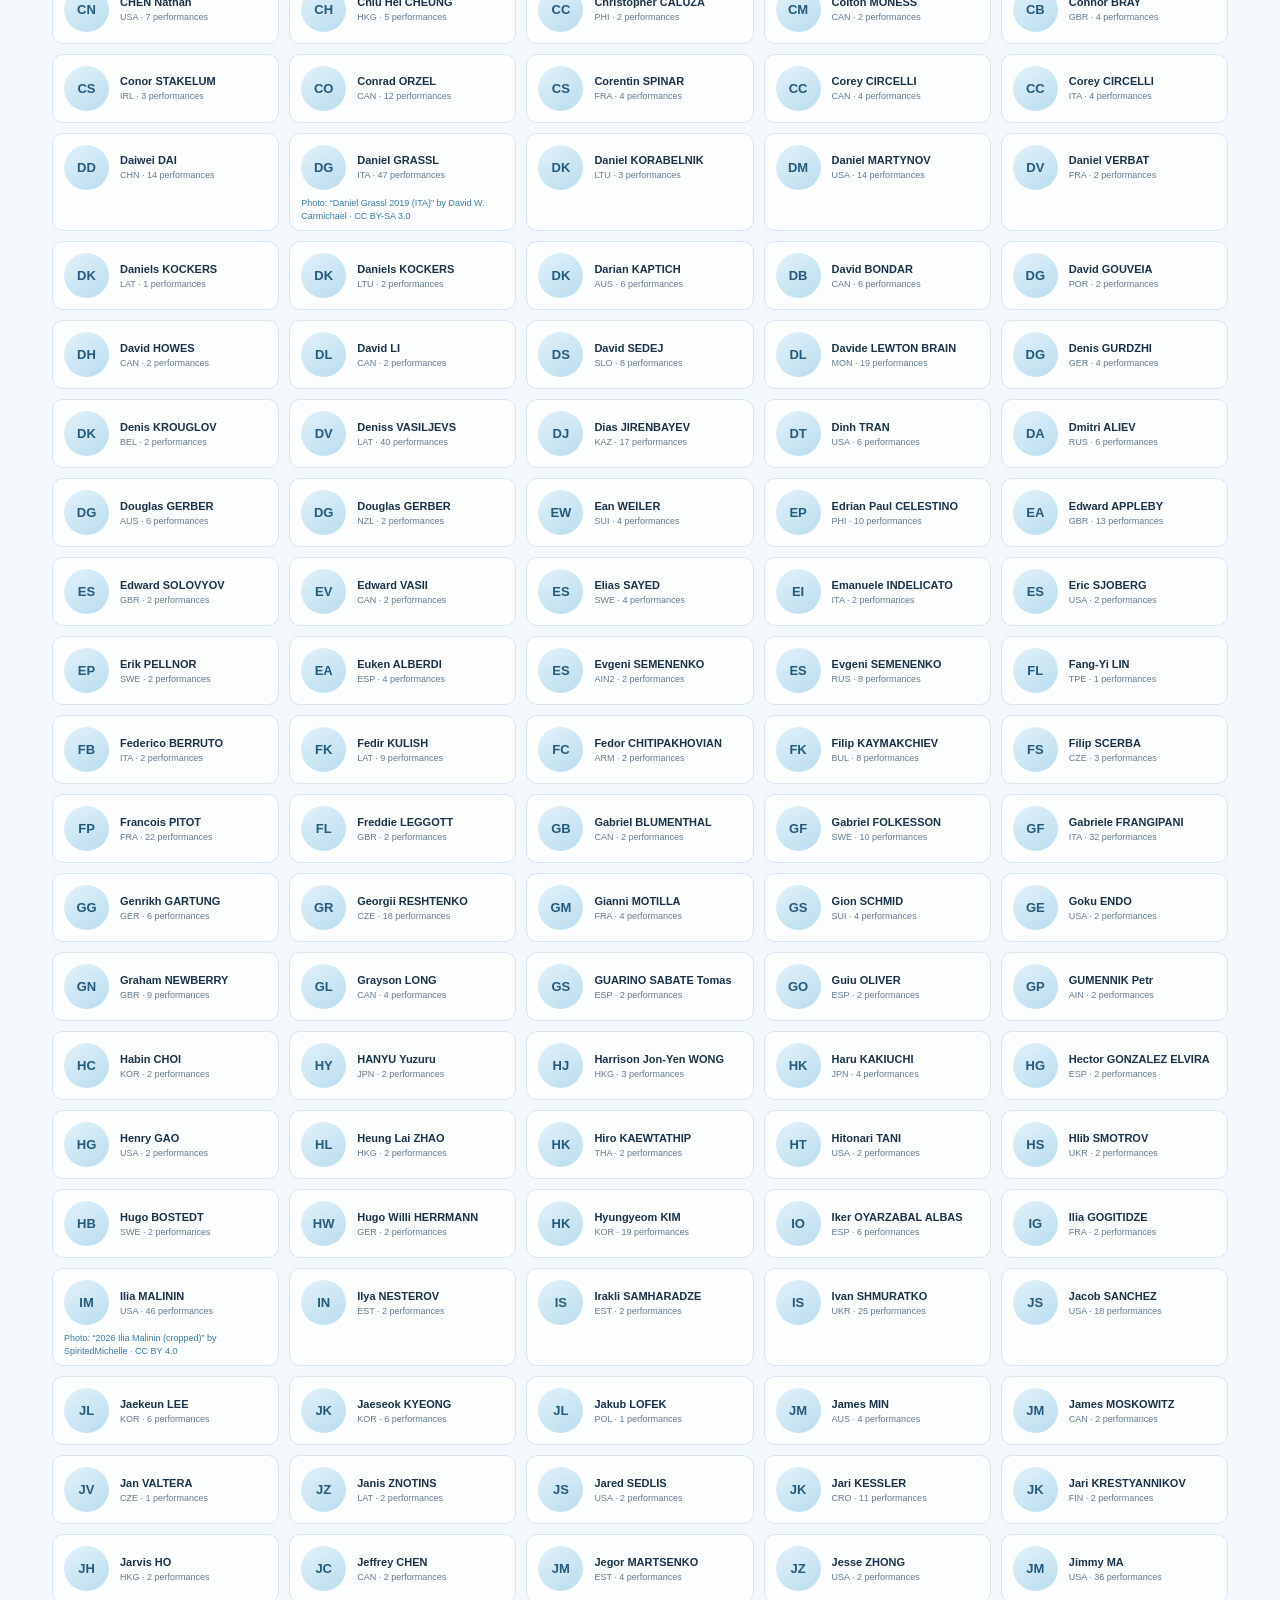
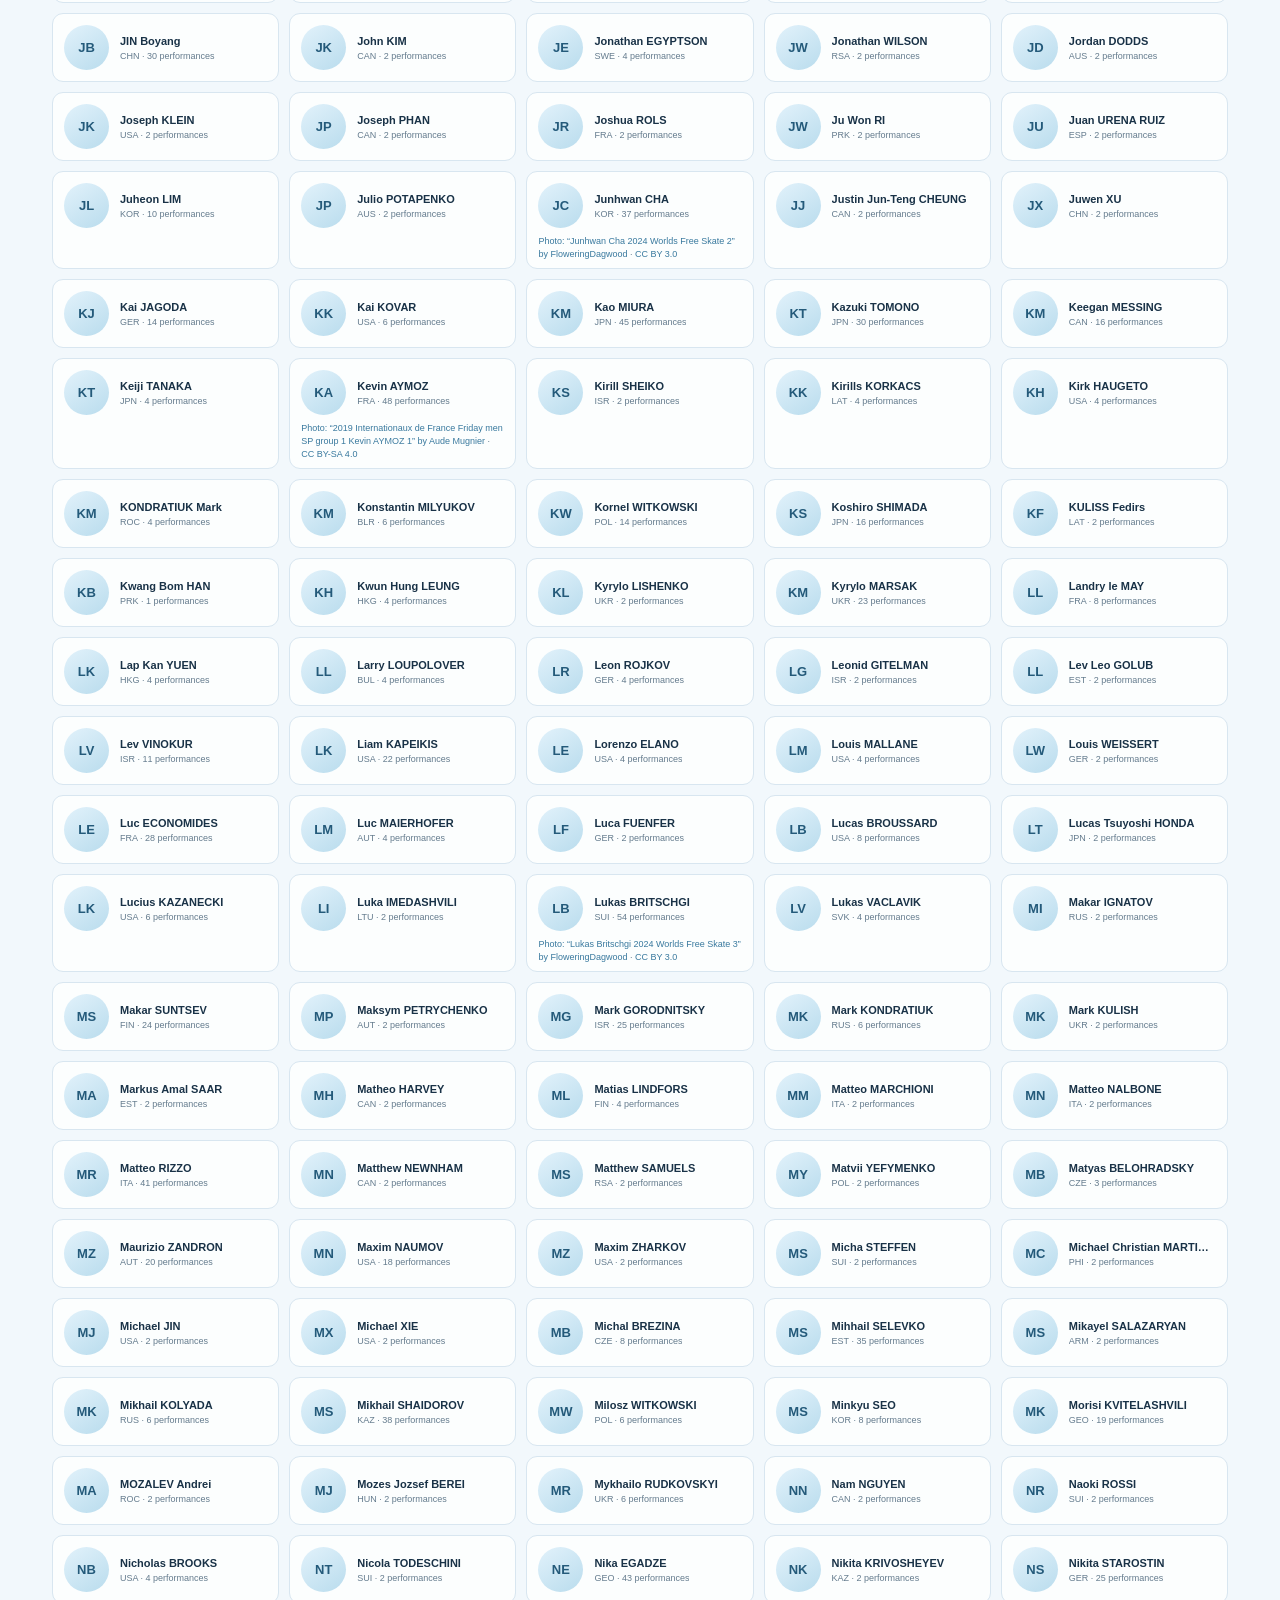
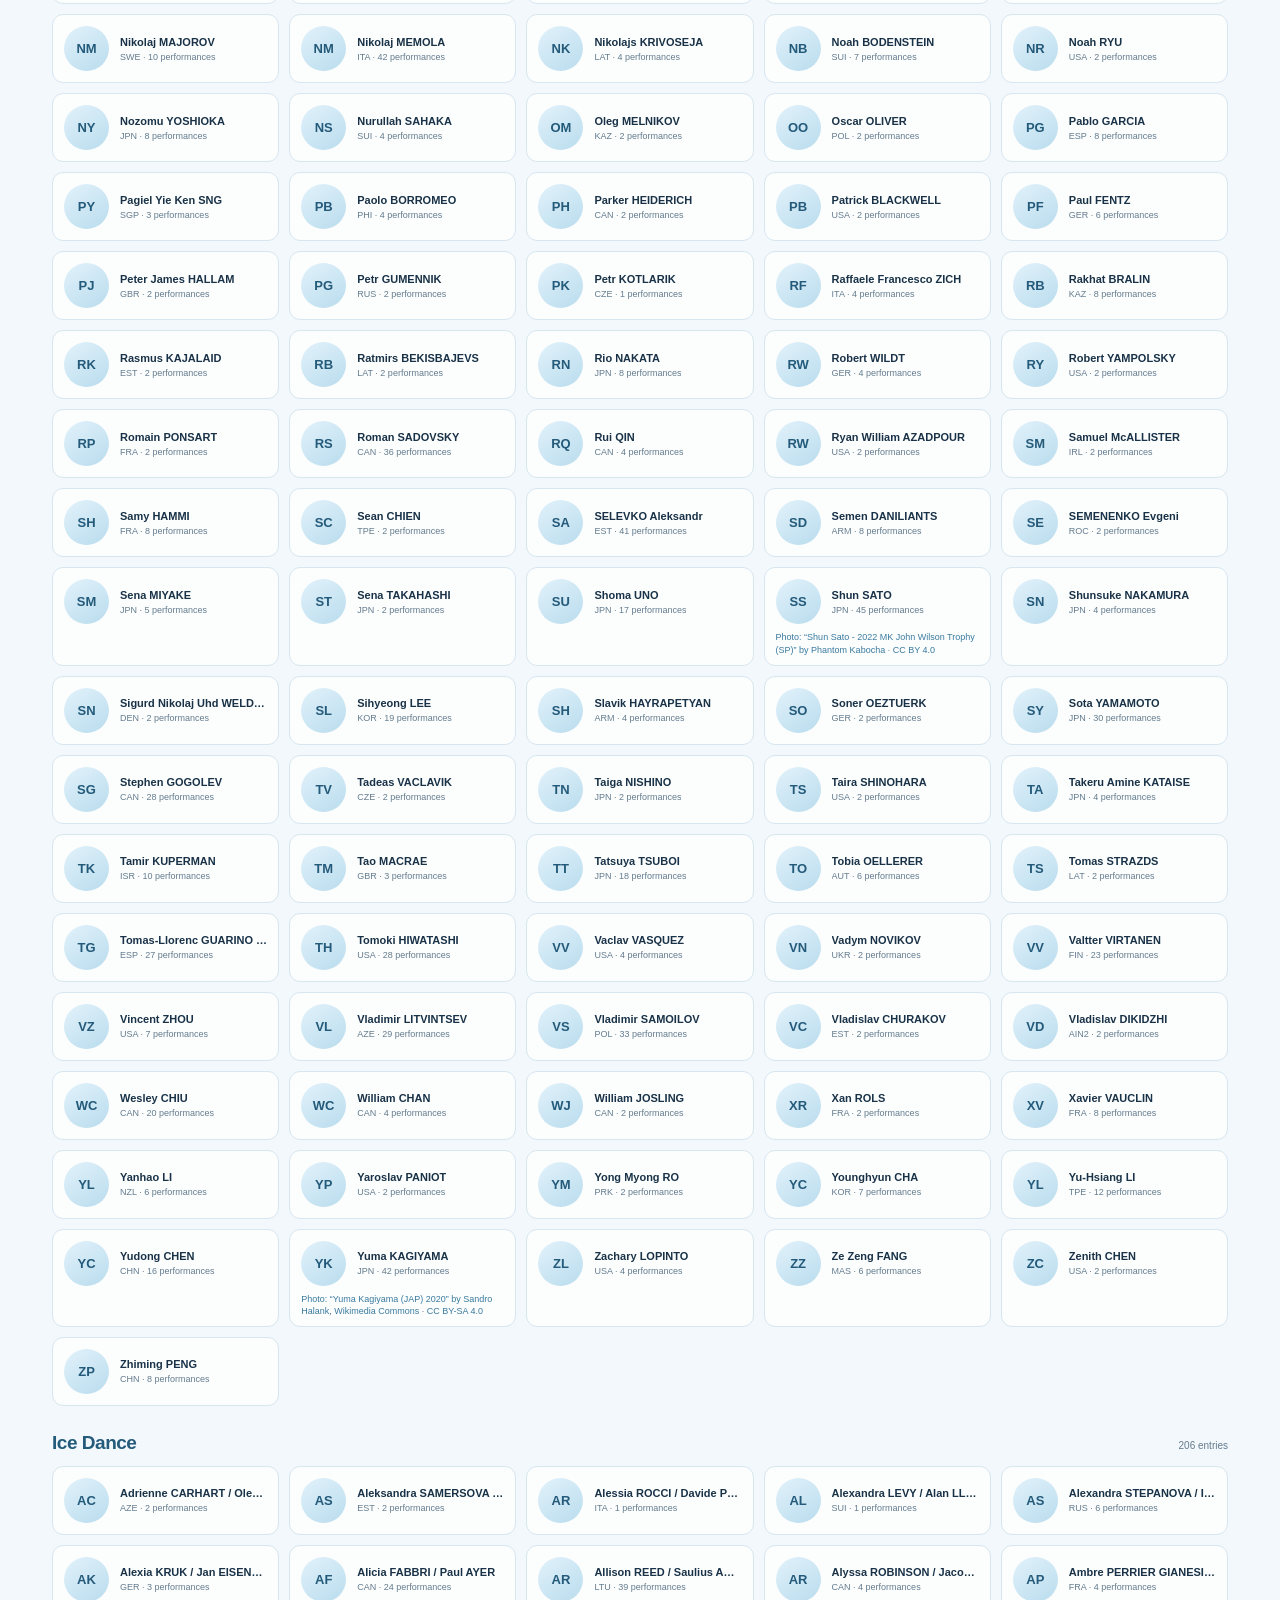
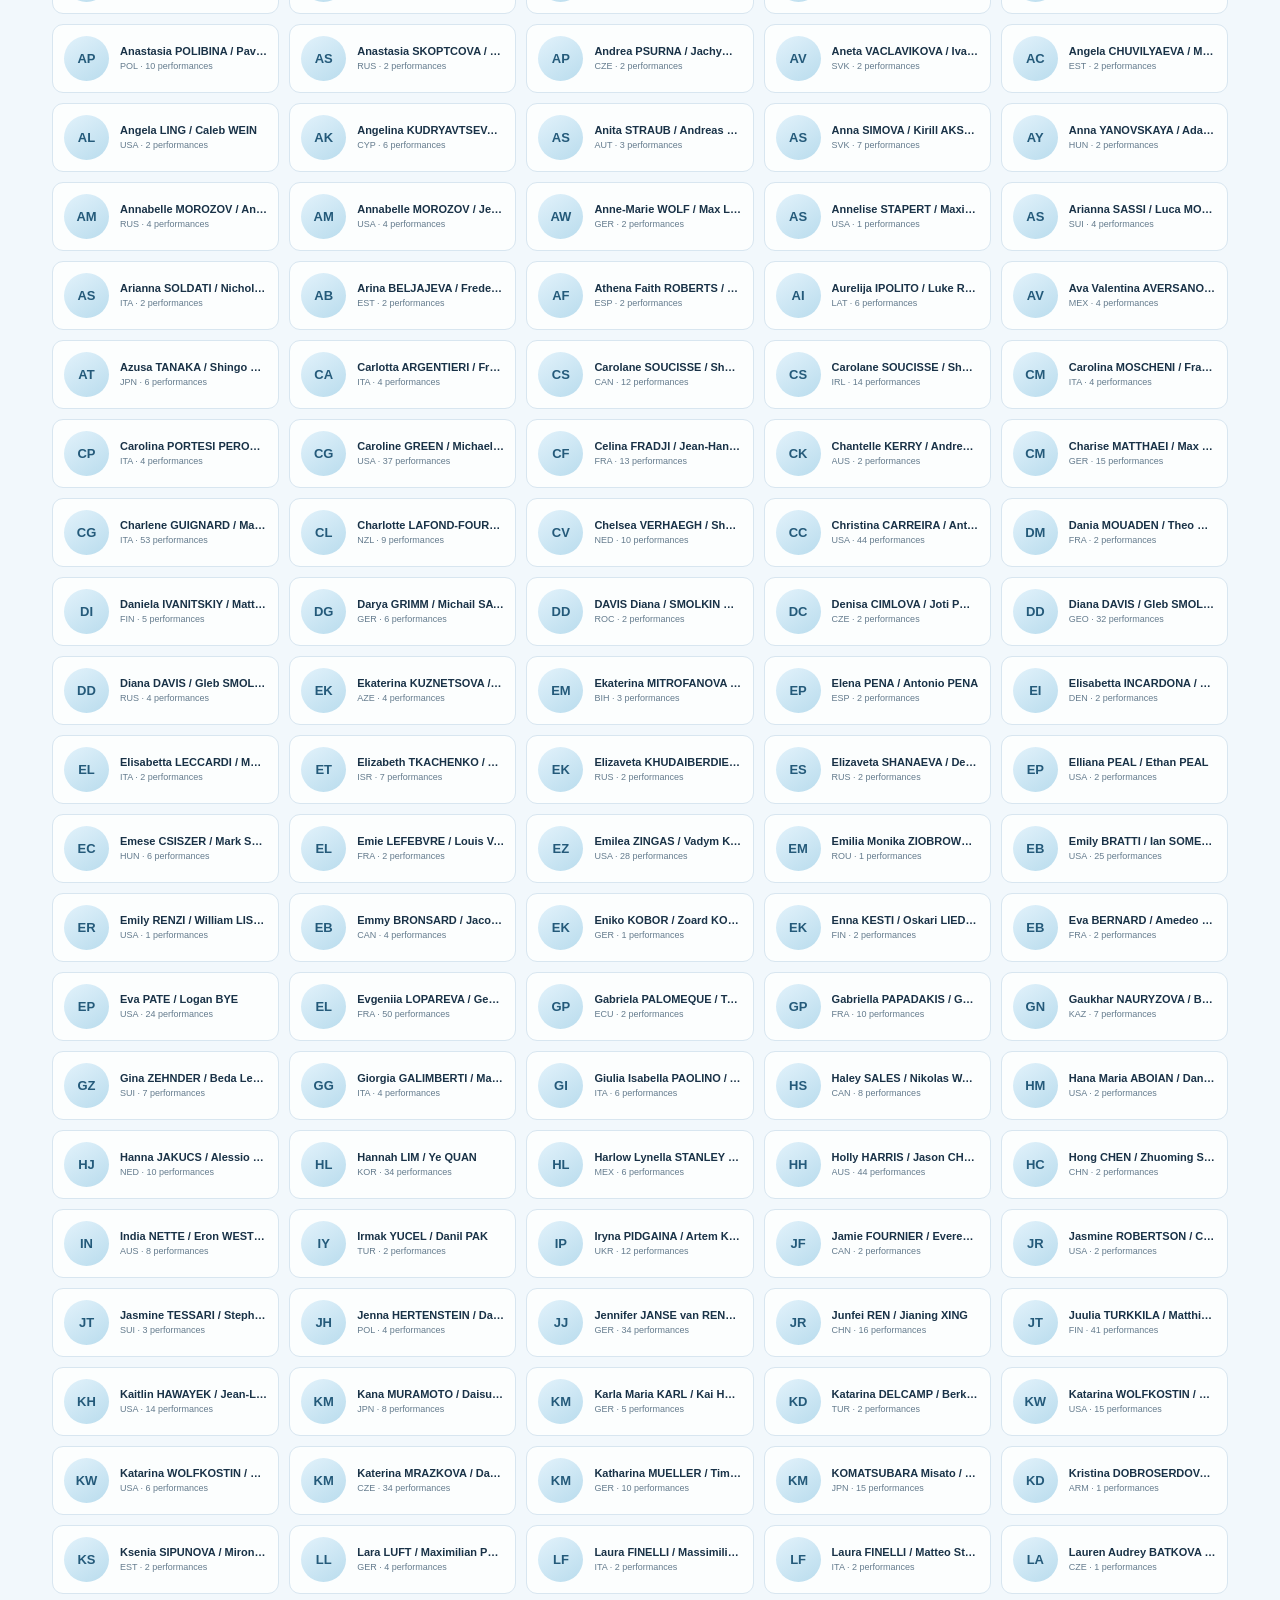
==== commit 85915713: "Remove LinkedIn link from welcome dialog Co-authored-by: Copilot <223556219+Copilot@users.noreply.gi" ====
--- a/docs/index.html
+++ b/docs/index.html
@@ -158,10 +158,6 @@
             <span class="link-icon" aria-hidden="true">☕</span>
             Buy Me a Coffee
           </a>
-          <a href="https://www.linkedin.com/in/nadin-katrin-apel/" target="_blank" rel="noopener noreferrer">
-            <span class="link-icon linkedin-icon" aria-hidden="true">in</span>
-            LinkedIn
-          </a>
           <a
             class="about-youtube"
             href="https://youtube.com/@coach-nadin?si=SeS7z-UTe4CuWq9K"
--- a/docs/styles.css
+++ b/docs/styles.css
@@ -0,0 +1,1284 @@
+:root {
+  color-scheme: light;
+  --ink: #193247;
+  --muted: #647b8d;
+  --paper: #f2f8fc;
+  --surface: #ffffff;
+  --line: #d8e6f0;
+  --blue: #39799e;
+  --blue-dark: #245a7a;
+  --pale-blue: #e7f3fa;
+  --ice-blue: #cce7f7;
+  --shadow: 0 20px 55px rgb(25 50 71 / 8%);
+  font-family: "Avenir Next", Avenir, "Segoe UI", sans-serif;
+  font-synthesis: none;
+  text-rendering: optimizeLegibility;
+}
+
+* {
+  box-sizing: border-box;
+}
+
+body {
+  display: flex;
+  min-height: 100vh;
+  flex-direction: column;
+  margin: 0;
+  background:
+    radial-gradient(ellipse at 86% 9%, rgb(204 231 247 / 56%), transparent 30rem),
+    var(--paper);
+  color: var(--ink);
+}
+
+button,
+input {
+  font: inherit;
+}
+
+button {
+  cursor: pointer;
+}
+
+.topbar {
+  position: sticky;
+  z-index: 20;
+  top: 0;
+  display: flex;
+  align-items: center;
+  gap: 30px;
+  width: 100%;
+  padding: 13px max(24px, calc((100% - 1176px) / 2));
+  border-bottom: 1px solid rgb(216 230 240 / 85%);
+  background: rgb(242 248 252 / 94%);
+  box-shadow: 0 5px 18px rgb(25 50 71 / 5%);
+  backdrop-filter: blur(14px);
+}
+
+.brand {
+  display: inline-flex;
+  gap: 10px;
+  align-items: center;
+  color: var(--blue-dark);
+  font-family: "Avenir Next", Avenir, "Segoe UI", sans-serif;
+  font-size: 13px;
+  font-weight: 800;
+  letter-spacing: 0.1em;
+  text-decoration: none;
+}
+
+.brand-mark {
+  display: grid;
+  width: 31px;
+  height: 31px;
+  place-items: center;
+  border-radius: 50% 50% 50% 12%;
+  background: var(--blue);
+  color: white;
+  font-family: "Avenir Next", Avenir, "Segoe UI", sans-serif;
+  font-size: 16px;
+  transform: rotate(-8deg);
+}
+
+.brand-light {
+  color: #7292a7;
+  font-weight: 500;
+}
+
+.creator-menu {
+  display: flex;
+  align-items: center;
+  gap: 12px;
+  margin-left: auto;
+  color: var(--muted);
+  font-size: 12px;
+}
+
+.creator-open {
+  padding: 0;
+  border: 0;
+  background: transparent;
+  color: inherit;
+  font: inherit;
+  text-align: left;
+  cursor: pointer;
+}
+
+.creator-open:hover,
+.creator-open:focus-visible {
+  outline: none;
+  color: var(--blue-dark);
+  text-decoration: underline;
+  text-underline-offset: 3px;
+}
+
+.creator-open em {
+  font-style: italic;
+  font-weight: 400;
+}
+
+.creator-open strong {
+  font-style: normal;
+  font-weight: 700;
+}
+
+.creator-youtube {
+  display: inline-flex;
+  min-height: 34px;
+  align-items: center;
+  gap: 8px;
+  padding: 7px 12px;
+  border: 1px solid #ff0033;
+  border-radius: 8px;
+  background: #fff;
+  color: #22384a;
+  font-size: 11px;
+  font-weight: 800;
+  text-decoration: none;
+  transition: background-color 150ms, color 150ms;
+}
+
+.creator-youtube:hover,
+.creator-youtube:focus-visible {
+  outline: 2px solid rgb(255 0 51 / 30%);
+  outline-offset: 2px;
+  background: #fff4f5;
+}
+
+.youtube-icon {
+  display: block;
+  width: 23px;
+  height: 17px;
+  flex: 0 0 auto;
+}
+
+.youtube-icon rect {
+  fill: #ff0033;
+}
+
+.youtube-icon path {
+  fill: #fff;
+}
+
+.topbar-nav {
+  display: flex;
+  align-items: center;
+  gap: 8px;
+}
+
+.topbar-nav a {
+  padding: 9px 12px;
+  border-radius: 8px;
+  color: var(--blue-dark);
+  font-size: 12px;
+  font-weight: 700;
+  text-decoration: none;
+  transition: background-color 150ms, color 150ms;
+}
+
+.topbar-nav a:hover,
+.topbar-nav a:focus-visible {
+  outline: none;
+  background: var(--pale-blue);
+  color: var(--blue);
+}
+
+.topbar-nav a[aria-current] {
+  background: var(--blue-dark);
+  color: white;
+}
+
+.topbar-nav a[aria-current]:focus-visible {
+  outline: 2px solid var(--blue-dark);
+  outline-offset: 2px;
+}
+
+main {
+  width: 100%;
+  flex: 1 0 auto;
+  max-width: 1240px;
+  margin: 0 auto;
+  padding: 22px 32px 80px;
+}
+
+.hero {
+  position: relative;
+  overflow: hidden;
+  min-height: 330px;
+  margin-bottom: 30px;
+  padding: 56px 62px;
+  border-radius: 24px;
+  background:
+    radial-gradient(circle at 84% 45%, rgb(255 255 255 / 68%), transparent 19rem),
+    linear-gradient(118deg, #dceefa, #c8e4f4 72%, #b8dced);
+  color: var(--ink);
+}
+
+.hero::after {
+  position: absolute;
+  top: -105px;
+  right: -42px;
+  width: 390px;
+  height: 390px;
+  border: 1px solid rgb(36 90 122 / 12%);
+  border-radius: 50%;
+  box-shadow: 0 0 0 34px rgb(36 90 122 / 3%), 0 0 0 70px rgb(36 90 122 / 3%);
+  content: "";
+}
+
+.eyebrow {
+  margin: 0 0 13px;
+  color: #5d849d;
+  font-size: 10px;
+  font-weight: 700;
+  letter-spacing: 0.17em;
+}
+
+.hero .eyebrow {
+  color: var(--blue-dark);
+}
+
+h1,
+h2,
+h3,
+p {
+  margin-top: 0;
+}
+
+h1,
+h2,
+h3 {
+  font-family: "Avenir Next", Avenir, "Segoe UI", sans-serif;
+}
+
+h1 {
+  position: relative;
+  z-index: 1;
+  margin: 0;
+  font-size: clamp(42px, 6vw, 68px);
+  font-weight: 600;
+  letter-spacing: -0.06em;
+  line-height: 1.03;
+}
+
+.hero-copy {
+  position: relative;
+  z-index: 1;
+  max-width: 450px;
+  margin: 20px 0 25px;
+  color: rgb(25 50 71 / 76%);
+  font-size: 15px;
+  line-height: 1.7;
+}
+
+.dataset-note {
+  position: relative;
+  z-index: 1;
+  display: inline-flex;
+  align-items: center;
+  gap: 8px;
+  color: rgb(25 50 71 / 76%);
+  font-size: 11px;
+}
+
+.dataset-note::before {
+  width: 7px;
+  height: 7px;
+  border-radius: 50%;
+  background: var(--ice-blue);
+  content: "";
+}
+
+.coverage-note {
+  position: relative;
+  z-index: 1;
+  margin: 11px 0 0 15px;
+  color: rgb(25 50 71 / 62%);
+  font-size: 10px;
+}
+
+.dataset-updated {
+  position: relative;
+  z-index: 1;
+  margin: 6px 0 0 15px;
+  color: rgb(25 50 71 / 62%);
+  font-size: 10px;
+}
+
+.search-panel {
+  padding: 36px;
+  border: 1px solid var(--line);
+  border-radius: 20px;
+  background: var(--surface);
+  box-shadow: var(--shadow);
+}
+
+.section-heading {
+  display: flex;
+  align-items: flex-start;
+  justify-content: space-between;
+  gap: 24px;
+  margin-bottom: 23px;
+}
+
+.section-heading h2 {
+  margin: 0;
+  font-size: 27px;
+  font-weight: 600;
+  letter-spacing: -0.045em;
+}
+
+.heading-mark {
+  color: #b0c9d9;
+  font-family: "Avenir Next", Avenir, "Segoe UI", sans-serif;
+  font-size: 16px;
+  font-weight: 700;
+}
+
+.search-grid {
+  display: grid;
+  grid-template-columns: 1fr 1fr;
+  gap: 16px;
+}
+
+.field-wrap {
+  min-width: 0;
+}
+
+.field-wrap label {
+  display: block;
+  margin-bottom: 8px;
+  color: #3d5d73;
+  font-size: 12px;
+  font-weight: 700;
+}
+
+.optional {
+  color: #91a5b2;
+  font-weight: 400;
+}
+
+.autocomplete {
+  position: relative;
+}
+
+.autocomplete input,
+.directory-search input {
+  width: 100%;
+  height: 50px;
+  padding: 0 15px;
+  border: 1px solid var(--line);
+  border-radius: 10px;
+  outline: none;
+  background: #fbfdff;
+  color: var(--ink);
+  font-size: 14px;
+  transition: border-color 150ms, box-shadow 150ms;
+}
+
+.autocomplete input:focus,
+.directory-search input:focus {
+  border-color: #6b9fbb;
+  box-shadow: 0 0 0 3px rgb(57 121 158 / 12%);
+}
+
+.autocomplete input::placeholder,
+.directory-search input::placeholder {
+  color: #94a8b5;
+}
+
+.suggestions {
+  position: absolute;
+  z-index: 5;
+  top: calc(100% + 6px);
+  right: 0;
+  left: 0;
+  overflow: auto;
+  max-height: 280px;
+  padding: 5px;
+  border: 1px solid var(--line);
+  border-radius: 11px;
+  background: white;
+  box-shadow: 0 14px 35px rgb(25 50 71 / 14%);
+}
+
+.suggestion {
+  display: flex;
+  width: 100%;
+  align-items: center;
+  gap: 10px;
+  padding: 9px;
+  border: 0;
+  border-radius: 7px;
+  background: transparent;
+  text-align: left;
+}
+
+.suggestion-wrap {
+  padding: 3px 5px;
+  border-radius: 7px;
+}
+
+.suggestion-wrap .portrait-credit {
+  margin: 0 0 3px 53px;
+}
+
+.suggestion:hover,
+.suggestion:focus {
+  outline: none;
+  background: var(--pale-blue);
+}
+
+.suggestion strong,
+.suggestion small {
+  display: block;
+}
+
+.suggestion strong {
+  font-size: 12px;
+}
+
+.suggestion small {
+  margin-top: 2px;
+  color: var(--muted);
+  font-size: 10px;
+}
+
+.portrait-credit {
+  display: block;
+  margin-top: 4px;
+  color: var(--muted);
+  font-size: 9px;
+  line-height: 1.4;
+}
+
+.portrait-credit a {
+  color: var(--blue);
+  text-decoration: none;
+}
+
+.portrait-credit a:hover,
+.portrait-credit a:focus-visible {
+  text-decoration: underline;
+}
+
+.mini-avatar,
+.avatar {
+  display: grid;
+  flex: 0 0 auto;
+  place-items: center;
+  overflow: hidden;
+  border-radius: 50%;
+  background: linear-gradient(145deg, #e2f2fb, #b9dced);
+  color: var(--blue-dark);
+  font-family: "Avenir Next", Avenir, "Segoe UI", sans-serif;
+  font-weight: 700;
+}
+
+.mini-avatar {
+  width: 34px;
+  height: 34px;
+  font-size: 11px;
+}
+
+.avatar img,
+.mini-avatar img {
+  width: 100%;
+  height: 100%;
+  object-fit: cover;
+}
+
+.filter-row {
+  display: flex;
+  align-items: center;
+  gap: 14px;
+  margin-top: 16px;
+}
+
+.competition-filter {
+  position: relative;
+}
+
+.competition-filter summary {
+  display: inline-flex;
+  min-height: 37px;
+  align-items: center;
+  gap: 9px;
+  padding: 0 12px;
+  border: 1px solid var(--line);
+  border-radius: 8px;
+  color: var(--blue-dark);
+  cursor: pointer;
+  font-size: 12px;
+  font-weight: 600;
+  list-style: none;
+}
+
+.competition-filter summary::-webkit-details-marker {
+  display: none;
+}
+
+.filter-hint {
+  margin: 0;
+  color: #8196a4;
+  font-size: 11px;
+}
+
+.filter-menu {
+  position: absolute;
+  z-index: 4;
+  top: calc(100% + 6px);
+  left: 0;
+  width: min(390px, 85vw);
+  max-height: 310px;
+  padding: 13px;
+  border: 1px solid var(--line);
+  border-radius: 11px;
+  background: white;
+  box-shadow: 0 14px 35px rgb(25 50 71 / 14%);
+}
+
+.filter-actions {
+  display: flex;
+  justify-content: space-between;
+  padding-bottom: 8px;
+  border-bottom: 1px solid #e6eef4;
+}
+
+.text-button {
+  padding: 4px 0;
+  border: 0;
+  background: none;
+  color: var(--blue);
+  font-size: 11px;
+  font-weight: 700;
+}
+
+.competition-options {
+  overflow: auto;
+  max-height: 235px;
+  padding-top: 5px;
+}
+
+.competition-option {
+  display: flex;
+  gap: 9px;
+  align-items: flex-start;
+  padding: 8px 3px;
+  color: #3d5d73;
+  font-size: 11px;
+  line-height: 1.4;
+}
+
+.competition-option input {
+  accent-color: var(--blue);
+}
+
+.empty-state {
+  display: grid;
+  min-height: 155px;
+  place-content: center;
+  justify-items: center;
+  color: var(--muted);
+  text-align: center;
+}
+
+.empty-state p {
+  margin: 10px 0 0;
+  font-size: 13px;
+}
+
+.empty-icon {
+  display: grid;
+  width: 36px;
+  height: 36px;
+  place-items: center;
+  border-radius: 50%;
+  background: var(--pale-blue);
+  color: var(--blue);
+  font-size: 18px;
+}
+
+.selected-skater {
+  display: flex;
+  align-items: center;
+  gap: 13px;
+  margin: 22px 0;
+  padding: 14px;
+  border-radius: 12px;
+  background: #f1f8fc;
+}
+
+.selected-skater .avatar {
+  width: 55px;
+  height: 55px;
+  font-size: 16px;
+}
+
+.selected-skater h3 {
+  margin: 0 0 4px;
+  font-size: 16px;
+}
+
+.selected-skater p {
+  margin: 0;
+  color: var(--muted);
+  font-size: 11px;
+}
+
+.result-group {
+  margin: 24px 0;
+}
+
+.result-title {
+  display: flex;
+  flex-wrap: wrap;
+  align-items: center;
+  gap: 8px;
+  margin: 0 0 10px;
+  font-size: 15px;
+}
+
+.tag {
+  padding: 4px 7px;
+  border-radius: 20px;
+  background: var(--pale-blue);
+  color: var(--blue);
+  font-size: 9px;
+  font-weight: 700;
+  letter-spacing: 0.04em;
+  text-transform: uppercase;
+}
+
+.protocol-card {
+  margin: 9px 0;
+  overflow: hidden;
+  border: 1px solid var(--line);
+  border-radius: 12px;
+}
+
+.protocol-head {
+  display: flex;
+  flex-wrap: wrap;
+  justify-content: space-between;
+  gap: 12px;
+  padding: 14px 16px;
+  background: #f6fafe;
+}
+
+.protocol-head strong {
+  font-size: 12px;
+}
+
+.protocol-head span {
+  color: var(--muted);
+  font-size: 10px;
+}
+
+.protocol-link {
+  color: var(--blue);
+  font-size: 10px;
+  font-weight: 700;
+  text-decoration: none;
+}
+
+.protocol-link:hover {
+  text-decoration: underline;
+}
+
+.table-scroll {
+  overflow-x: auto;
+}
+
+.marks-table {
+  width: 100%;
+  border-collapse: collapse;
+  font-size: 11px;
+  text-align: left;
+}
+
+.marks-table th,
+.marks-table td {
+  padding: 9px 12px;
+  border-top: 1px solid #e6eef4;
+  vertical-align: top;
+}
+
+.marks-table th {
+  color: #73899a;
+  font-size: 9px;
+  font-weight: 700;
+  letter-spacing: 0.08em;
+  text-transform: uppercase;
+}
+
+.marks-table thead th {
+  border-bottom: 2px solid #bdd8e8;
+}
+
+.comparison-table--element tr > :nth-child(6),
+.comparison-table--component tr > :nth-child(3) {
+  border-left: 2px solid #e6eef4;
+}
+
+.comparison-table .total-row > :nth-child(6),
+.comparison-table .total-row > :nth-child(3) {
+  border-left-color: #bdd8e8;
+}
+
+.comparison-table .total-points-row > :nth-child(3) {
+  border-left-color: #739bb6;
+}
+
+.marks-table .total-row {
+  background: #edf6fb;
+  font-weight: 700;
+}
+
+.marks-table .total-row th,
+.marks-table .total-row td {
+  border-top: 2px solid #bdd8e8;
+  color: var(--blue-dark);
+}
+
+.marks-table .total-row th:first-child {
+  min-width: 190px;
+  text-transform: none;
+}
+
+.marks-table .total-points-row {
+  background: #123b63;
+}
+
+.marks-table .total-points-row th,
+.marks-table .total-points-row td {
+  border-top-color: #123b63;
+  color: #fff;
+  font-weight: 700;
+}
+
+.marks-table td:first-child {
+  min-width: 150px;
+  font-weight: 600;
+}
+
+.about-dialog {
+  width: min(540px, calc(100vw - 32px));
+  max-width: none;
+  padding: 0;
+  overflow: visible;
+  border: 1px solid rgb(255 255 255 / 12%);
+  border-radius: 16px;
+  background: transparent;
+  color: #f5f8fb;
+  box-shadow: 0 24px 80px rgb(3 17 31 / 40%);
+}
+
+.about-dialog::backdrop {
+  background: rgb(5 18 31 / 72%);
+  backdrop-filter: blur(7px);
+}
+
+.about-card {
+  position: relative;
+  padding: clamp(26px, 6vw, 40px);
+  border-radius: inherit;
+  background:
+    radial-gradient(ellipse at 85% 12%, rgb(77 135 177 / 18%), transparent 18rem),
+    #12283b;
+}
+
+.about-close {
+  position: absolute;
+  top: 12px;
+  right: 14px;
+  width: 36px;
+  height: 36px;
+  border: 0;
+  border-radius: 50%;
+  background: rgb(255 255 255 / 9%);
+  color: #eaf3f9;
+  font-size: 24px;
+  line-height: 1;
+}
+
+.about-close:hover,
+.about-close:focus-visible {
+  outline: 2px solid #9ed5f4;
+  background: rgb(255 255 255 / 16%);
+}
+
+.about-photo {
+  width: 76px;
+  height: 76px;
+  margin-bottom: 20px;
+  border: 2px solid rgb(255 255 255 / 72%);
+  border-radius: 50%;
+  object-fit: cover;
+  object-position: center 38%;
+}
+
+.about-card h2 {
+  margin-bottom: 12px;
+  color: #fff;
+  font-size: clamp(26px, 5vw, 32px);
+  letter-spacing: -0.035em;
+}
+
+.about-card > p {
+  margin-bottom: 24px;
+  color: #d3dee7;
+  font-size: 15px;
+  line-height: 1.65;
+}
+
+.support-links {
+  display: flex;
+  flex-wrap: wrap;
+  gap: 10px;
+  margin-bottom: 12px;
+}
+
+.support-links a {
+  display: inline-flex;
+  flex: 0 1 auto;
+  min-height: 42px;
+  align-items: center;
+  gap: 8px;
+  padding: 8px 13px;
+  border: 1px solid rgb(255 255 255 / 8%);
+  border-radius: 9px;
+  background: rgb(255 255 255 / 9%);
+  color: #f5f8fb;
+  font-size: 13px;
+  font-weight: 700;
+  text-decoration: none;
+  transition: background-color 150ms;
+}
+
+.support-links a:hover,
+.support-links a:focus-visible {
+  outline: 2px solid #9ed5f4;
+  outline-offset: 2px;
+  background: rgb(255 255 255 / 16%);
+}
+
+.link-icon {
+  display: grid;
+  width: 26px;
+  height: 26px;
+  place-items: center;
+  border-radius: 50%;
+  background: rgb(255 255 255 / 12%);
+  font-size: 15px;
+}
+
+.support-links .about-youtube {
+  flex: 1 1 120px;
+  max-width: 100%;
+  min-height: 42px;
+  align-items: center;
+  justify-content: center;
+  gap: 10px;
+  margin-bottom: 0;
+  padding: 10px 16px;
+  border: 1px solid #ff0033;
+  border-radius: 9px;
+  background: rgb(255 255 255 / 6%);
+  color: #fff;
+  font-size: 13px;
+  font-weight: 700;
+  text-align: center;
+  text-decoration: none;
+}
+
+.about-youtube:hover,
+.about-youtube:focus-visible {
+  outline: 2px solid rgb(255 0 51 / 45%);
+  outline-offset: 2px;
+  background: rgb(255 255 255 / 12%);
+}
+
+.about-continue {
+  width: 100%;
+  min-height: 46px;
+  border: 0;
+  border-radius: 9px;
+  background: #f5f8fb;
+  color: #173149;
+  font-size: 14px;
+  font-weight: 800;
+}
+
+.about-continue:hover,
+.about-continue:focus-visible {
+  outline: 3px solid #9ed5f4;
+  outline-offset: 2px;
+  background: #e3f2fb;
+}
+
+.score-cell {
+  min-width: 155px;
+  line-height: 1.6;
+}
+
+.score-value {
+  color: var(--blue-dark);
+  font-size: 13px;
+  font-weight: 700;
+}
+
+.judge-details {
+  margin-top: 4px;
+  color: #72899a;
+  font-size: 9px;
+}
+
+.judge-details summary {
+  cursor: pointer;
+  color: var(--blue);
+}
+
+.judge-list {
+  margin: 5px 0 0;
+  padding-left: 12px;
+}
+
+.compare-label {
+  margin: 17px 0 8px;
+  padding: 12px 16px;
+  color: #3d5d73;
+  font-size: 12px;
+  font-weight: 700;
+}
+
+.comparison-names {
+  display: flex;
+  flex-wrap: wrap;
+  align-items: center;
+  gap: 12px clamp(16px, 4vw, 36px);
+  margin: 16px 12px;
+  color: var(--blue-dark);
+  font-size: 13px;
+  font-weight: 700;
+}
+
+.comparison-names .versus {
+  color: var(--blue);
+  font-size: 10px;
+  letter-spacing: 0.12em;
+}
+
+.comparison-missing {
+  margin: 0 12px 12px;
+  padding: 10px 12px;
+  border-left: 3px solid var(--blue);
+  border-radius: 0 7px 7px 0;
+  background: var(--pale-blue);
+  color: var(--blue-dark);
+  font-size: 11px;
+}
+
+.directory {
+  margin-top: 66px;
+}
+
+.directory .section-heading {
+  align-items: flex-end;
+  margin-bottom: 10px;
+}
+
+.directory-intro {
+  margin: 8px 0 0;
+  color: var(--muted);
+  font-size: 12px;
+}
+
+.directory-search {
+  width: min(260px, 42vw);
+}
+
+.directory-search input {
+  height: 40px;
+  background: rgb(255 255 255 / 70%);
+  font-size: 12px;
+}
+
+.directory-count {
+  margin: 12px 0;
+  color: #7890a0;
+  font-size: 11px;
+}
+
+.directory-grid {
+  display: grid;
+  gap: 26px;
+}
+
+.directory-category-heading {
+  display: flex;
+  align-items: baseline;
+  justify-content: space-between;
+  gap: 14px;
+  margin-bottom: 12px;
+}
+
+.directory-category-heading h3 {
+  margin: 0;
+  color: var(--blue-dark);
+  font-size: 19px;
+  font-weight: 600;
+  letter-spacing: -0.025em;
+}
+
+.directory-category-heading span {
+  color: var(--muted);
+  font-size: 10px;
+}
+
+.directory-category-grid {
+  display: grid;
+  grid-template-columns: repeat(auto-fill, minmax(205px, 1fr));
+  gap: 10px;
+}
+
+.directory-entry {
+  min-width: 0;
+  padding: 8px;
+  border: 1px solid var(--line);
+  border-radius: 11px;
+  background: rgb(255 255 255 / 82%);
+}
+
+.directory-card {
+  display: flex;
+  width: 100%;
+  min-width: 0;
+  align-items: center;
+  gap: 11px;
+  padding: 3px;
+  border: 0;
+  border-radius: 7px;
+  background: transparent;
+  color: var(--ink);
+  text-align: left;
+  transition: border-color 150ms, transform 150ms, box-shadow 150ms;
+}
+
+.directory-card:hover,
+.directory-card:focus-visible {
+  outline: none;
+  background: var(--pale-blue);
+}
+
+.directory-entry:hover,
+.directory-entry:focus-within {
+  border-color: #88b6d0;
+  box-shadow: 0 8px 20px rgb(25 50 71 / 8%);
+  transform: translateY(-2px);
+}
+
+.directory-card .avatar {
+  width: 45px;
+  height: 45px;
+  font-size: 13px;
+}
+
+.directory-card-copy {
+  overflow: hidden;
+}
+
+.directory-card strong,
+.directory-card small {
+  display: block;
+  overflow: hidden;
+  text-overflow: ellipsis;
+  white-space: nowrap;
+}
+
+.directory-card strong {
+  font-size: 11px;
+}
+
+.directory-card small {
+  margin-top: 4px;
+  color: var(--muted);
+  font-size: 9px;
+}
+
+.directory-entry > .portrait-credit {
+  margin: 4px 3px 0;
+}
+
+footer {
+  display: flex;
+  width: 100%;
+  flex-shrink: 0;
+  justify-content: space-between;
+  gap: 15px;
+  max-width: 1240px;
+  margin: 0 auto;
+  padding: 20px 32px 30px;
+  border-top: 1px solid var(--line);
+  color: #7890a0;
+  font-size: 10px;
+}
+
+.footer-links {
+  display: flex;
+  flex-wrap: wrap;
+  justify-content: flex-end;
+  gap: 8px 18px;
+}
+
+.footer-about {
+  padding: 0;
+  border: 0;
+  background: transparent;
+  color: var(--blue-dark);
+  font-size: inherit;
+  font-weight: 700;
+  text-decoration: underline;
+  text-underline-offset: 3px;
+}
+
+.footer-email {
+  color: var(--blue-dark);
+  font-size: inherit;
+  text-decoration: none;
+}
+
+.footer-email:hover,
+.footer-email:focus-visible {
+  outline: none;
+  color: var(--blue);
+  text-decoration: underline;
+  text-underline-offset: 3px;
+}
+
+.footer-about:hover,
+.footer-about:focus-visible {
+  outline: none;
+  color: var(--blue);
+}
+
+.sr-only {
+  position: absolute;
+  width: 1px;
+  height: 1px;
+  overflow: hidden;
+  clip: rect(0, 0, 0, 0);
+  white-space: nowrap;
+  clip-path: inset(50%);
+}
+
+@media (max-width: 720px) {
+  main,
+  footer {
+    padding-right: 17px;
+    padding-left: 17px;
+  }
+
+  .topbar {
+    flex-wrap: wrap;
+    gap: 8px;
+    padding: 10px 17px;
+  }
+
+  .brand {
+    gap: 7px;
+    font-size: 11px;
+  }
+
+  .brand-mark {
+    width: 28px;
+    height: 28px;
+  }
+
+  .topbar-nav {
+    gap: 0;
+  }
+
+  .topbar-nav a {
+    padding: 8px;
+    font-size: 11px;
+  }
+
+  .creator-menu {
+    width: 100%;
+    justify-content: flex-end;
+    gap: 8px;
+    font-size: 10px;
+  }
+
+  .creator-youtube {
+    min-height: 30px;
+    padding: 5px 9px;
+    font-size: 10px;
+  }
+
+  .hero {
+    min-height: 300px;
+    padding: 40px 27px;
+    border-radius: 18px;
+  }
+
+  .hero::after {
+    right: -210px;
+    opacity: 0.6;
+  }
+
+  .search-panel {
+    padding: 22px 16px;
+  }
+
+  .search-grid {
+    grid-template-columns: 1fr;
+    gap: 13px;
+  }
+
+  .filter-row {
+    align-items: flex-start;
+    flex-direction: column;
+    gap: 8px;
+  }
+
+  .directory .section-heading {
+    align-items: flex-start;
+    flex-direction: column;
+  }
+
+  .directory-search {
+    width: 100%;
+  }
+
+  .directory-category-grid {
+    grid-template-columns: repeat(auto-fill, minmax(155px, 1fr));
+  }
+
+  footer {
+    flex-direction: column;
+  }
+
+  .footer-links {
+    justify-content: flex-start;
+  }
+}
+
+@media (max-width: 380px) {
+  .topbar {
+    gap: 3px;
+    padding-right: 10px;
+    padding-left: 10px;
+  }
+
+  .topbar-nav a {
+    padding-right: 6px;
+    padding-left: 6px;
+    font-size: 10px;
+  }
+}
+
+#search,
+#directory {
+  scroll-margin-top: 82px;
+}
